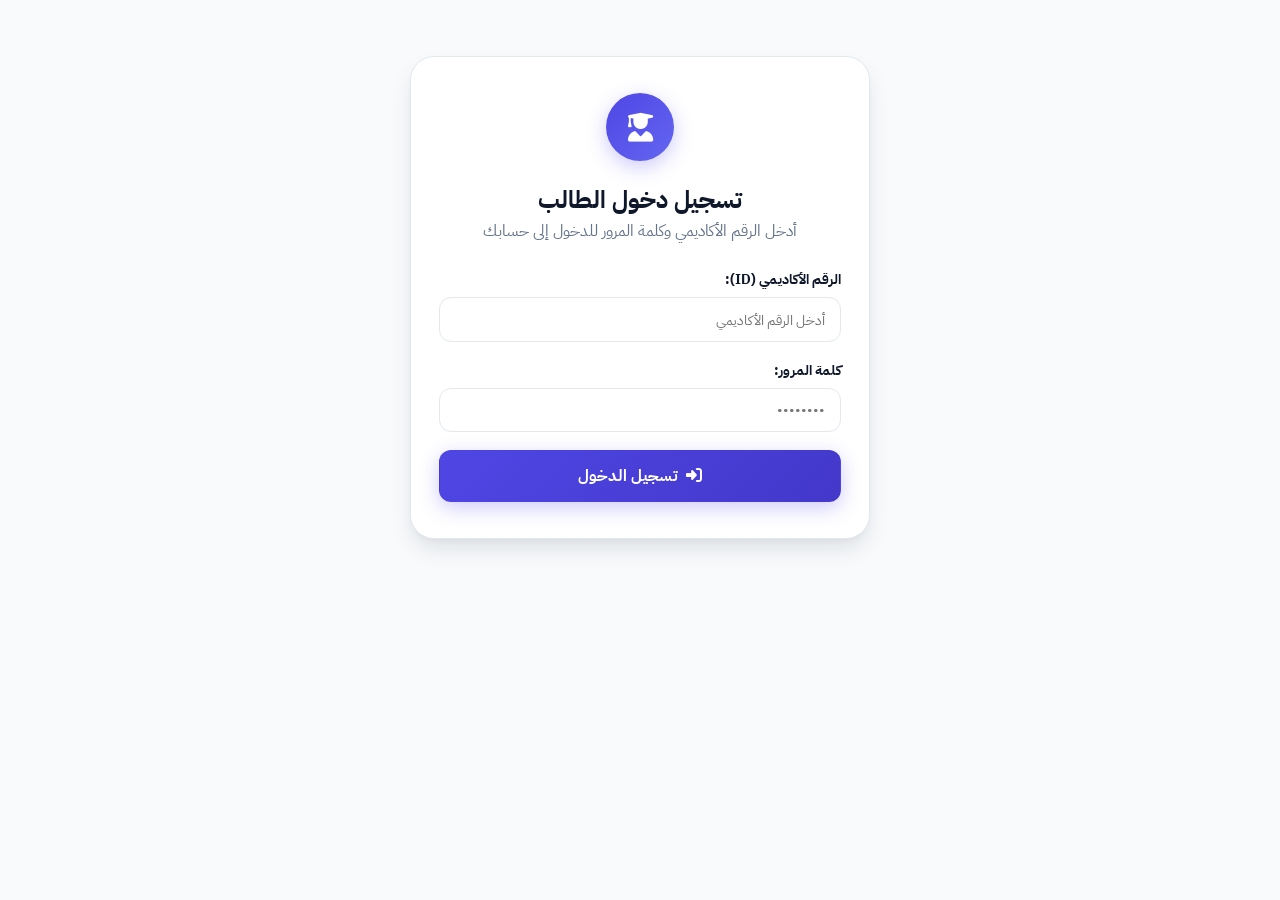
==== student.html @ 592754a5 "تحديث المشروع" ====
<!DOCTYPE html>
<html lang="ar" dir="rtl">

<head>
  <meta charset="UTF-8">
  <meta name="viewport" content="width=device-width, initial-scale=1.0, maximum-scale=1.0, user-scalable=no">
  <title>بوابة الطالب | الذكاء الاصطناعي في إنتاج الأنظمة الإلكترونية</title>

  <!-- Google Fonts: IBM Plex Sans Arabic -->
  <link rel="preconnect" href="https://fonts.googleapis.com">
  <link rel="preconnect" href="https://fonts.gstatic.com" crossorigin>
  <link href="https://fonts.googleapis.com/css2?family=IBM+Plex+Sans+Arabic:wght@300;400;500;600;700&display=swap"
    rel="stylesheet">

  <!-- FontAwesome Icons -->
  <link rel="stylesheet" href="https://cdnjs.cloudflare.com/ajax/libs/font-awesome/6.4.0/css/all.min.css">

  <!-- Canvas Confetti -->
  <script src="https://cdn.jsdelivr.net/npm/canvas-confetti@1.6.0/dist/confetti.browser.min.js"></script>

  <link rel="stylesheet" href="style.css">
</head>

<body>

  <!-- Top Notification Toast Bar -->
  <div id="toast-container" class="toast-container"></div>

  <!-- App Main Header / Navbar (Hidden on Login Screen) -->
  <header class="app-navbar hidden" id="student-app-navbar">
    <div class="nav-container">
      <div class="brand-logo">
        <div class="brand-icon">
          <i class="fa-solid fa-user-graduate"></i>
        </div>
        <div class="brand-text">
          <span class="system-title">بوابة الطالب</span>
          <span class="course-subtitle">الذكاء الاصطناعي في إنتاج الأنظمة الإلكترونية</span>
        </div>
      </div>

      <div class="nav-actions">
        <!-- Theme Mode Switcher (Light / Dark) -->
        <button class="theme-toggle-btn" id="theme-toggle-btn" onclick="toggleThemeMode()" title="تغيير المظهر">
          <i class="fa-solid fa-moon" id="theme-icon"></i>
        </button>

        <!-- Current User Info Badge -->
        <div id="user-badge" class="user-badge">
          <img id="header-avatar" src="https://api.dicebear.com/7.x/bottts/svg?seed=Student" alt="Avatar"
            class="avatar-sm">
          <div class="user-meta">
            <span id="header-user-name" class="user-name">الطالب</span>
            <span id="header-user-role" class="user-role-tag">طالب</span>
          </div>
          <button id="btn-logout" class="logout-btn hidden" onclick="logoutStudent()" title="تسجيل الخروج">
            <i class="fa-solid fa-right-from-bracket"></i>
          </button>
        </div>
      </div>
    </div>
  </header>

  <!-- Main Container -->
  <main class="main-wrapper">
    <div id="view-student" class="view-panel active">

      <!-- Student Login Form (Clean Distraction-Free Mobile Login) -->
      <div id="student-login-card" class="student-login-wrapper card">
        <div class="text-center mb-4">
          <div class="login-icon-box">
            <i class="fa-solid fa-user-graduate"></i>
          </div>
          <h2>تسجيل دخول الطالب</h2>
          <p class="text-muted text-sm">أدخل الرقم الأكاديمي وكلمة المرور للدخول إلى حسابك</p>
        </div>

        <form onsubmit="handleStudentLogin(event)">
          <div class="form-group mb-3">
            <label>الرقم الأكاديمي (ID):</label>
            <input type="text" id="login-student-id" class="form-control" placeholder="أدخل الرقم الأكاديمي" required>
          </div>
          <div class="form-group mb-4">
            <label>كلمة المرور:</label>
            <input type="password" id="login-student-pass" class="form-control" placeholder="••••••••" required>
          </div>
          <button type="submit" class="btn btn-primary btn-block btn-lg">
            <i class="fa-solid fa-right-to-bracket"></i> تسجيل الدخول
          </button>
        </form>
      </div>

      <!-- Student Dashboard Content -->
      <div id="student-dashboard-content" class="student-dashboard hidden">
        <!-- Student Header Card -->
        <div class="student-hero-card card p-4 mb-4">
          <div class="flex-between flex-wrap gap-3">
            <div class="flex-align-center gap-3">
              <div class="student-avatar-holder">
                <img id="st-profile-img" src="" alt="Avatar" class="avatar-lg">
                <span id="st-badge-floating" class="floating-badge">👑</span>
              </div>
              <div>
                <h2 id="st-profile-name" class="mb-1">اسم الطالب</h2>
                <div class="flex-align-center gap-2 text-sm text-muted">
                  <span>ID: <code id="st-profile-id" class="text-indigo">2026101</code></span>
                  <span>•</span>
                  <span>العمر: <span id="st-profile-age">20</span> سنة</span>
                </div>
                <div class="mt-2">
                  <span id="st-group-tag" class="badge bg-purple">شُعبة الذكاء الاصطناعي 1</span>
                </div>
              </div>
            </div>

            <!-- Shield Level Progress -->
            <div class="shield-progress-card">
              <div class="flex-between mb-1">
                <span id="st-badge-name" class="badge-shield shield-gold">درع ذهبي</span>
                <span class="text-xs text-muted">مستوى التطور</span>
              </div>
              <div class="points-progress-bar">
                <div class="flex-between text-xs text-muted mb-1">
                  <span>النقاط: <strong id="st-rating-pts">500</strong> / <span
                      id="st-next-level-pts">1000</span></span>
                </div>
                <div class="progress-track">
                  <div id="st-progress-fill" class="progress-fill" style="width: 50%;"></div>
                </div>
              </div>
            </div>
          </div>
        </div>

        <!-- Student Tabs Navigation -->
        <div class="student-nav-tabs card p-2 mb-3">
          <button class="st-tab-btn active" onclick="showStudentTab('st-leaderboard')">
            <i class="fa-solid fa-trophy text-amber"></i> المتصدرون والدروع
          </button>
          <button class="st-tab-btn" onclick="showStudentTab('st-lectures')">
            <i class="fa-solid fa-book-open"></i> المحاضرات
          </button>
          <button class="st-tab-btn" onclick="showStudentTab('st-attendance')">
            <i class="fa-solid fa-calendar-check text-emerald"></i> الحضور والغياب
          </button>
          <button class="st-tab-btn" onclick="showStudentTab('st-grades')">
            <i class="fa-solid fa-graduation-cap text-indigo"></i> الدرجات والواجبات
          </button>
        </div>

        <!-- Student Tab Contents -->
        <div id="st-leaderboard" class="st-tab-content active">
          <div class="card p-3">
            <h3 class="mb-3"><i class="fa-solid fa-crown text-amber"></i> قائمة متصدري الشُعبة</h3>
            <div id="st-leaderboard-list" class="leaderboard-list"></div>
          </div>
        </div>

        <div id="st-lectures" class="st-tab-content">
          <div id="st-lectures-grid" class="cards-grid"></div>
        </div>

        <div id="st-attendance" class="st-tab-content">
          <div class="card p-4 text-center mb-3">
            <span class="text-muted text-sm">نسبة حضورك الإجمالية</span>
            <h1 id="st-attendance-percent" class="text-emerald display-4 font-weight-bold mt-1">100%</h1>
          </div>
          <div class="card">
            <div class="table-responsive">
              <table class="custom-table">
                <thead>
                  <tr>
                    <th>التاريخ</th>
                    <th>الجلسة / المحاضرة</th>
                    <th>الحالة</th>
                  </tr>
                </thead>
                <tbody id="st-attendance-history-body"></tbody>
              </table>
            </div>
          </div>
        </div>

        <div id="st-grades" class="st-tab-content">
          <div class="card p-4 text-center mb-3">
            <span class="text-muted text-sm">الدرجة النهائية المستحقة:</span>
            <h1 id="st-grade-score" class="text-indigo font-weight-bold display-4 mt-1">95 / 100</h1>
          </div>
          <div class="card p-3">
            <h4 class="mb-2">الواجبات والتكاليف</h4>
            <div id="st-tasks-list"></div>
          </div>
        </div>

      </div>
    </div>
  </main>

  <!-- Firebase Compatibility SDKs & App Scripts -->
  <script src="https://www.gstatic.com/firebasejs/10.8.0/firebase-app-compat.js"></script>
  <script src="https://www.gstatic.com/firebasejs/10.8.0/firebase-firestore-compat.js"></script>
  <script src="firebase-config.js"></script>
  <script src="app.js"></script>
</body>

</html>
---- style.css ----
/* ==========================================================================
   DESIGN SYSTEM - ULTRA-MODERN HIGH-PERFORMANCE SAAS & GAMIFIED DASHBOARD
   System: Control Panel (لوحة التحكم) - AI in Electronic Systems Production
   Typography: IBM Plex Sans Arabic
   ========================================================================== */

:root {
  --font-arabic: 'IBM Plex Sans Arabic', -apple-system, BlinkMacSystemFont, 'Segoe UI', Roboto, sans-serif;

  /* LIGHT THEME (DEFAULT) - Ultra Clean Slate & Indigo */
  --bg-app: #f8fafc;
  --bg-card: #ffffff;
  --bg-card-subtle: #f1f5f9;
  --bg-card-hover: #f8fafc;
  --bg-darker: #e2e8f0;
  --bg-glass: rgba(255, 255, 255, 0.85);
  
  --border-color: #e2e8f0;
  --border-subtle: #f1f5f9;
  --border-focus: #6366f1;

  /* Vibrant Brand & Accent Colors */
  --primary-indigo: #4f46e5;
  --primary-indigo-hover: #4338ca;
  --primary-indigo-light: rgba(79, 70, 229, 0.1);
  --primary-cyan: #0284c7;
  --primary-cyan-hover: #0369a1;
  --accent-emerald: #10b981;
  --accent-emerald-hover: #059669;
  --accent-amber: #f59e0b;
  --accent-amber-hover: #d97706;
  --accent-rose: #f43f5e;
  --accent-rose-hover: #e11d48;
  --accent-purple: #8b5cf6;
  --accent-purple-hover: #7c3aed;

  /* Text Palette */
  --text-main: #0f172a;
  --text-muted: #64748b;
  --text-dim: #94a3b8;
  --text-white: #ffffff;

  /* Gamification Tier Shields (Linear & Radial Gradients) */
  --shield-wood: linear-gradient(135deg, #78350f, #92400e);
  --shield-bronze: linear-gradient(135deg, #9a3412, #c2410c);
  --shield-silver: linear-gradient(135deg, #475569, #64748b);
  --shield-gold: linear-gradient(135deg, #d97706, #b45309);
  --shield-platinum: linear-gradient(135deg, #0284c7, #0369a1);
  --shield-diamond: linear-gradient(135deg, #7c3aed, #6d28d9);

  /* Shadows & Dynamic Elevation */
  --shadow-xs: 0 1px 2px 0 rgba(15, 23, 42, 0.04);
  --shadow-sm: 0 2px 4px 0 rgba(15, 23, 42, 0.05), 0 1px 2px 0 rgba(15, 23, 42, 0.03);
  --shadow-md: 0 4px 12px -2px rgba(15, 23, 42, 0.08), 0 2px 4px -2px rgba(15, 23, 42, 0.04);
  --shadow-lg: 0 12px 24px -4px rgba(15, 23, 42, 0.12), 0 4px 8px -4px rgba(15, 23, 42, 0.06);
  --shadow-xl: 0 20px 32px -8px rgba(15, 23, 42, 0.16), 0 8px 16px -6px rgba(15, 23, 42, 0.08);
  --shadow-indigo: 0 6px 20px 0 rgba(79, 70, 229, 0.28);
  --shadow-rose: 0 6px 20px 0 rgba(244, 63, 94, 0.28);
  --shadow-emerald: 0 6px 20px 0 rgba(16, 185, 129, 0.28);

  /* Border Radii */
  --radius-xs: 4px;
  --radius-sm: 8px;
  --radius-md: 12px;
  --radius-lg: 18px;
  --radius-xl: 24px;
  --radius-full: 9999px;

  /* Transitions */
  --transition-fast: all 0.18s cubic-bezier(0.4, 0, 0.2, 1);
  --transition-smooth: all 0.3s cubic-bezier(0.4, 0, 0.2, 1);
}

/* DARK MODE OVERRIDES */
body.dark-mode, [data-theme="dark"] {
  --bg-app: #090d16;
  --bg-card: #131b2e;
  --bg-card-subtle: #1c273e;
  --bg-card-hover: #19233b;
  --bg-darker: #26334d;
  --bg-glass: rgba(19, 27, 46, 0.85);

  --border-color: #1e2d4a;
  --border-subtle: #19253d;
  --border-focus: #818cf8;

  --text-main: #f8fafc;
  --text-muted: #94a3b8;
  --text-dim: #64748b;

  --shadow-xs: 0 1px 2px 0 rgba(0, 0, 0, 0.3);
  --shadow-sm: 0 2px 4px 0 rgba(0, 0, 0, 0.4);
  --shadow-md: 0 6px 16px -2px rgba(0, 0, 0, 0.5);
  --shadow-lg: 0 14px 28px -4px rgba(0, 0, 0, 0.6);
  --shadow-indigo: 0 6px 20px 0 rgba(99, 102, 241, 0.35);
}

/* Custom Scrollbars */
::-webkit-scrollbar {
  width: 6px;
  height: 6px;
}
::-webkit-scrollbar-track {
  background: transparent;
}
::-webkit-scrollbar-thumb {
  background: var(--border-color);
  border-radius: var(--radius-full);
}
::-webkit-scrollbar-thumb:hover {
  background: var(--text-dim);
}

/* Base Reset & Typography */
*, *::before, *::after {
  box-sizing: border-box;
  margin: 0;
  padding: 0;
  -webkit-tap-highlight-color: transparent;
}

html {
  font-size: 16px;
  scroll-behavior: smooth;
}

html, body {
  width: 100%;
  max-width: 100vw;
  min-height: 100vh;
  overflow-x: hidden;
}

body {
  font-family: var(--font-arabic);
  background-color: var(--bg-app);
  color: var(--text-main);
  direction: rtl;
  text-align: right;
  line-height: 1.6;
  -webkit-font-smoothing: antialiased;
  -moz-osx-font-smoothing: grayscale;
  transition: background-color 0.25s ease, color 0.25s ease;
}

/* Performance Optimizations */
.hardware-accel {
  transform: translateZ(0);
}

/* Utility Classes */
.hidden { display: none !important; }
.text-indigo { color: var(--primary-indigo) !important; }
.text-cyan { color: var(--primary-cyan) !important; }
.text-emerald { color: var(--accent-emerald) !important; }
.text-amber { color: var(--accent-amber) !important; }
.text-rose { color: var(--accent-rose) !important; }
.text-purple { color: var(--accent-purple) !important; }
.text-muted { color: var(--text-muted) !important; }
.text-dim { color: var(--text-dim) !important; }
.text-center { text-align: center !important; }
.text-left { text-align: left !important; }
.font-weight-bold { font-weight: 700 !important; }
.block { display: block !important; }

.bg-indigo { background-color: var(--primary-indigo) !important; }
.bg-cyan { background-color: var(--primary-cyan) !important; }
.bg-emerald { background-color: var(--accent-emerald) !important; }
.bg-amber { background-color: var(--accent-amber) !important; }
.bg-purple { background-color: var(--accent-purple) !important; }
.bg-subtle { background-color: var(--bg-card-subtle) !important; }

.flex-between { display: flex; justify-content: space-between; align-items: center; }
.flex-align-center { display: flex; align-items: center; }
.flex-center { display: flex; align-items: center; justify-content: center; }
.flex-column { display: flex; flex-direction: column; }
.flex-wrap { flex-wrap: wrap; }
.gap-1 { gap: 0.35rem; }
.gap-2 { gap: 0.65rem; }
.gap-3 { gap: 1rem; }
.gap-4 { gap: 1.5rem; }

.mt-1 { margin-top: 0.25rem; }
.mt-2 { margin-top: 0.5rem; }
.mt-3 { margin-top: 1rem; }
.mt-4 { margin-top: 1.5rem; }
.mb-1 { margin-bottom: 0.25rem; }
.mb-2 { margin-bottom: 0.5rem; }
.mb-3 { margin-bottom: 1rem; }
.mb-4 { margin-bottom: 1.5rem; }
.p-2 { padding: 0.5rem; }
.p-3 { padding: 1rem; }
.p-4 { padding: 1.25rem; }
.p-5 { padding: 2rem; }

.width-100 { width: 100%; }
.max-w-md { max-width: 28rem; }
.max-w-sm { max-width: 24rem; }
.mx-auto { margin-left: auto; margin-right: auto; }
.border-radius { border-radius: var(--radius-md); }

/* Toast Notifications */
.toast-container {
  position: fixed;
  top: 20px;
  left: 20px;
  z-index: 9999;
  display: flex;
  flex-direction: column;
  gap: 10px;
  pointer-events: none;
  max-width: calc(100vw - 40px);
}

.toast {
  background: var(--bg-card);
  border: 1px solid var(--border-color);
  border-right: 4px solid var(--primary-indigo);
  color: var(--text-main);
  padding: 12px 18px;
  border-radius: var(--radius-md);
  box-shadow: var(--shadow-lg);
  display: flex;
  align-items: center;
  gap: 12px;
  font-size: 0.88rem;
  font-weight: 600;
  pointer-events: auto;
  animation: toastSlide 0.25s cubic-bezier(0.4, 0, 0.2, 1);
  backdrop-filter: blur(10px);
}

.toast.success { border-right-color: var(--accent-emerald); }
.toast.error { border-right-color: var(--accent-rose); }
.toast.warning { border-right-color: var(--accent-amber); }

@keyframes toastSlide {
  from { transform: translateY(-20px) scale(0.95); opacity: 0; }
  to { transform: translateY(0) scale(1); opacity: 1; }
}

/* Top App Header / Navbar */
.app-navbar {
  background: var(--bg-glass);
  backdrop-filter: blur(16px);
  -webkit-backdrop-filter: blur(16px);
  border-bottom: 1px solid var(--border-color);
  position: sticky;
  top: 0;
  z-index: 100;
  box-shadow: var(--shadow-xs);
  transition: var(--transition-fast);
}

.nav-container {
  max-width: 1360px;
  margin: 0 auto;
  padding: 0.75rem 1.25rem;
  display: flex;
  justify-content: space-between;
  align-items: center;
  gap: 1rem;
}

.brand-logo {
  display: flex;
  align-items: center;
  gap: 0.85rem;
  text-decoration: none;
  transition: var(--transition-fast);
}

.brand-logo:hover {
  transform: translateY(-1px);
}

.brand-icon {
  width: 42px;
  height: 42px;
  border-radius: var(--radius-md);
  background: linear-gradient(135deg, var(--primary-indigo), #6366f1);
  color: #ffffff;
  display: flex;
  align-items: center;
  justify-content: center;
  font-size: 1.3rem;
  box-shadow: var(--shadow-indigo);
  flex-shrink: 0;
}

.brand-text {
  display: flex;
  flex-direction: column;
}

.system-title {
  font-weight: 700;
  font-size: 1.1rem;
  color: var(--text-main);
  line-height: 1.2;
  letter-spacing: -0.01em;
}

.course-subtitle {
  font-size: 0.75rem;
  color: var(--primary-indigo);
  font-weight: 600;
  margin-top: 1px;
}

.nav-actions {
  display: flex;
  align-items: center;
  gap: 0.85rem;
}

.theme-toggle-btn {
  background: var(--bg-card-subtle);
  border: 1px solid var(--border-color);
  color: var(--text-main);
  width: 40px;
  height: 40px;
  border-radius: var(--radius-full);
  cursor: pointer;
  display: flex;
  align-items: center;
  justify-content: center;
  font-size: 1rem;
  transition: var(--transition-fast);
  flex-shrink: 0;
}

.theme-toggle-btn:hover {
  background: var(--border-color);
  transform: rotate(15deg);
}

.user-badge {
  display: flex;
  align-items: center;
  gap: 0.65rem;
  background: var(--bg-card-subtle);
  padding: 4px 12px 4px 6px;
  border-radius: var(--radius-full);
  border: 1px solid var(--border-color);
  transition: var(--transition-fast);
}

.user-badge:hover {
  border-color: var(--border-focus);
}

.avatar-sm {
  width: 32px;
  height: 32px;
  border-radius: 50%;
  object-fit: cover;
  border: 2px solid var(--primary-indigo);
  flex-shrink: 0;
}

.avatar-md {
  width: 48px;
  height: 48px;
  border-radius: 50%;
  object-fit: cover;
  border: 2px solid var(--primary-indigo);
  flex-shrink: 0;
}

.avatar-lg {
  width: 76px;
  height: 76px;
  border-radius: 50%;
  object-fit: cover;
  border: 3px solid var(--primary-indigo);
  box-shadow: var(--shadow-md);
  flex-shrink: 0;
}

.user-meta {
  display: flex;
  flex-direction: column;
}

.user-name {
  font-size: 0.82rem;
  font-weight: 700;
  color: var(--text-main);
  line-height: 1.2;
}

.user-role-tag {
  font-size: 0.7rem;
  color: var(--text-muted);
  font-weight: 500;
}

.logout-btn {
  background: transparent;
  border: none;
  color: var(--accent-rose);
  cursor: pointer;
  padding: 4px;
  font-size: 0.95rem;
  margin-right: 4px;
  transition: var(--transition-fast);
}

.logout-btn:hover {
  transform: scale(1.15);
}

/* Main Layout Wrapper */
.main-wrapper {
  max-width: 1360px;
  margin: 0 auto;
  padding: 1.5rem 1.25rem 5rem 1.25rem;
}

.view-panel {
  display: none;
}

.view-panel.active {
  display: flex;
  gap: 1.5rem;
}

/* Sidebar Desktop Navigation */
.sidebar {
  width: 250px;
  flex-shrink: 0;
  background: var(--bg-card);
  border-radius: var(--radius-lg);
  border: 1px solid var(--border-color);
  padding: 1rem 0.65rem;
  display: flex;
  flex-direction: column;
  justify-content: space-between;
  box-shadow: var(--shadow-sm);
  align-self: flex-start;
  position: sticky;
  top: 80px;
}

.side-nav {
  display: flex;
  flex-direction: column;
  gap: 0.35rem;
}

.nav-item {
  background: transparent;
  border: none;
  color: var(--text-muted);
  padding: 0.75rem 0.95rem;
  border-radius: var(--radius-md);
  font-family: var(--font-arabic);
  font-size: 0.9rem;
  font-weight: 600;
  text-align: right;
  cursor: pointer;
  display: flex;
  align-items: center;
  gap: 0.85rem;
  transition: var(--transition-fast);
  width: 100%;
}

.nav-item i {
  font-size: 1.05rem;
  width: 22px;
  text-align: center;
  flex-shrink: 0;
  transition: var(--transition-fast);
}

.nav-item:hover {
  background: var(--bg-card-subtle);
  color: var(--text-main);
  transform: translateX(-3px);
}

.nav-item.active {
  background: var(--primary-indigo-light);
  color: var(--primary-indigo);
  font-weight: 700;
  border-right: 3px solid var(--primary-indigo);
}

.nav-item.active i {
  transform: scale(1.1);
}

/* Mobile Floating Bottom Navigation Bar (< 992px) */
.mobile-bottom-nav {
  display: none;
  position: fixed;
  bottom: 0;
  left: 0;
  right: 0;
  height: 64px;
  background: var(--bg-glass);
  backdrop-filter: blur(16px);
  -webkit-backdrop-filter: blur(16px);
  border-top: 1px solid var(--border-color);
  z-index: 1000;
  box-shadow: 0 -6px 20px rgba(0, 0, 0, 0.08);
  justify-content: space-around;
  align-items: center;
  padding: 0 0.5rem;
}

.mobile-nav-btn {
  background: transparent;
  border: none;
  color: var(--text-muted);
  display: flex;
  flex-direction: column;
  align-items: center;
  justify-content: center;
  gap: 3px;
  font-family: var(--font-arabic);
  font-size: 0.7rem;
  font-weight: 600;
  cursor: pointer;
  flex: 1;
  padding: 6px 0;
  min-width: 0;
  overflow: hidden;
  text-overflow: ellipsis;
  white-space: nowrap;
  transition: var(--transition-fast);
}

.mobile-nav-btn i {
  font-size: 1.15rem;
  transition: var(--transition-fast);
}

.mobile-nav-btn.active {
  color: var(--primary-indigo);
  font-weight: 700;
}

.mobile-nav-btn.active i {
  transform: translateY(-2px) scale(1.15);
}

/* Main Content Area */
.content-area {
  flex-grow: 1;
  min-width: 0;
  width: 100%;
}

.tab-content {
  display: none;
}

.tab-content.active {
  display: block;
  animation: fadeInTab 0.25s cubic-bezier(0.4, 0, 0.2, 1);
}

@keyframes fadeInTab {
  from { opacity: 0; transform: translateY(6px); }
  to { opacity: 1; transform: translateY(0); }
}

.tab-header {
  display: flex;
  justify-content: space-between;
  align-items: center;
  margin-bottom: 1.5rem;
  flex-wrap: wrap;
  gap: 1rem;
}

.tab-header h2 {
  font-size: 1.4rem;
  font-weight: 700;
  color: var(--text-main);
  letter-spacing: -0.01em;
}

/* Cards & Layout Grids */
.card {
  background: var(--bg-card);
  border-radius: var(--radius-lg);
  border: 1px solid var(--border-color);
  box-shadow: var(--shadow-sm);
  overflow: hidden;
  width: 100%;
  transition: var(--transition-fast);
}

.card:hover {
  box-shadow: var(--shadow-md);
}

.grid-2col {
  display: grid;
  grid-template-columns: repeat(2, 1fr);
  gap: 1.25rem;
}

.stats-grid {
  display: grid;
  grid-template-columns: repeat(4, 1fr);
  gap: 1.1rem;
}

.stat-card {
  background: var(--bg-card);
  border: 1px solid var(--border-color);
  border-radius: var(--radius-lg);
  padding: 1.15rem;
  display: flex;
  align-items: center;
  gap: 1rem;
  box-shadow: var(--shadow-xs);
  transition: var(--transition-fast);
}

.stat-card:hover {
  transform: translateY(-3px);
  box-shadow: var(--shadow-md);
  border-color: var(--primary-indigo-light);
}

.stat-icon {
  width: 48px;
  height: 48px;
  border-radius: var(--radius-md);
  display: flex;
  align-items: center;
  justify-content: center;
  font-size: 1.3rem;
  color: #ffffff;
  flex-shrink: 0;
  box-shadow: var(--shadow-sm);
}

.stat-info {
  display: flex;
  flex-direction: column;
}

.stat-label {
  font-size: 0.78rem;
  color: var(--text-muted);
  font-weight: 600;
}

.stat-info h3 {
  font-size: 1.4rem;
  font-weight: 800;
  color: var(--text-main);
  line-height: 1.2;
  margin-top: 2px;
}

/* Form Controls & Inputs */
.form-group {
  margin-bottom: 1.1rem;
  width: 100%;
}

.form-group label {
  display: block;
  font-size: 0.85rem;
  font-weight: 700;
  margin-bottom: 0.4rem;
  color: var(--text-main);
}

.form-control {
  width: 100%;
  padding: 0.65rem 0.95rem;
  background: var(--bg-card);
  border: 1px solid var(--border-color);
  border-radius: var(--radius-md);
  font-family: var(--font-arabic);
  font-size: 0.9rem;
  color: var(--text-main);
  transition: var(--transition-fast);
  outline: none;
}

.form-control:focus {
  border-color: var(--border-focus);
  box-shadow: 0 0 0 3px rgba(99, 102, 241, 0.18);
}

.form-control-sm {
  padding: 0.45rem 0.75rem;
  font-size: 0.82rem;
  border-radius: var(--radius-sm);
}

.form-control-inline {
  padding: 0.45rem 0.75rem;
  background: var(--bg-card);
  border: 1px solid var(--border-color);
  border-radius: var(--radius-md);
  font-family: var(--font-arabic);
  font-size: 0.85rem;
  color: var(--text-main);
}

.input-with-btn {
  display: flex;
  gap: 8px;
}

/* SaaS Buttons System */
.btn {
  display: inline-flex;
  align-items: center;
  justify-content: center;
  gap: 8px;
  padding: 0.6rem 1.2rem;
  border-radius: var(--radius-md);
  font-family: var(--font-arabic);
  font-size: 0.88rem;
  font-weight: 700;
  cursor: pointer;
  border: 1px solid transparent;
  transition: var(--transition-fast);
  text-decoration: none;
  white-space: nowrap;
  min-height: 40px;
  user-select: none;
}

.btn:active {
  transform: scale(0.97);
}

.btn-primary {
  background: linear-gradient(135deg, var(--primary-indigo), #4338ca);
  color: #ffffff;
  box-shadow: var(--shadow-indigo);
}

.btn-primary:hover {
  background: linear-gradient(135deg, #4338ca, #3730a3);
  box-shadow: 0 8px 24px 0 rgba(79, 70, 229, 0.35);
}

.btn-purple {
  background: linear-gradient(135deg, var(--accent-purple), #7c3aed);
  color: #ffffff;
}

.btn-purple:hover {
  background: linear-gradient(135deg, #7c3aed, #6d28d9);
}

.btn-emerald {
  background: linear-gradient(135deg, var(--accent-emerald), #059669);
  color: #ffffff;
  box-shadow: var(--shadow-emerald);
}

.btn-emerald:hover {
  background: linear-gradient(135deg, #059669, #047857);
}

.btn-battle {
  background: linear-gradient(135deg, var(--accent-rose), var(--accent-purple));
  color: #ffffff;
  box-shadow: var(--shadow-rose);
}

.btn-battle:hover {
  background: linear-gradient(135deg, #e11d48, #7c3aed);
}

.btn-secondary {
  background: var(--bg-card-subtle);
  border-color: var(--border-color);
  color: var(--text-main);
}

.btn-secondary:hover {
  background: var(--border-color);
}

.btn-outline {
  background: transparent;
  border-color: var(--border-color);
  color: var(--text-main);
}

.btn-outline:hover {
  background: var(--bg-card-subtle);
  border-color: var(--border-focus);
  color: var(--primary-indigo);
}

.btn-rose {
  background: linear-gradient(135deg, var(--accent-rose), #e11d48);
  color: #ffffff;
  box-shadow: var(--shadow-rose);
}

.btn-rose:hover {
  background: linear-gradient(135deg, #e11d48, #be123c);
}

.btn-sm {
  padding: 0.4rem 0.85rem;
  font-size: 0.8rem;
  min-height: 34px;
}

.btn-xs {
  padding: 0.25rem 0.6rem;
  font-size: 0.74rem;
  min-height: 28px;
  border-radius: var(--radius-sm);
}

.btn-lg {
  padding: 0.8rem 1.6rem;
  font-size: 0.98rem;
  min-height: 48px;
}

.btn-block {
  width: 100%;
}

/* Badges & Gamification Shields */
.badge {
  display: inline-flex;
  align-items: center;
  padding: 4px 10px;
  border-radius: var(--radius-sm);
  font-size: 0.75rem;
  font-weight: 700;
}

.badge-shield {
  display: inline-flex;
  align-items: center;
  gap: 5px;
  padding: 4px 12px;
  border-radius: var(--radius-full);
  color: #ffffff;
  font-size: 0.75rem;
  font-weight: 800;
  box-shadow: var(--shadow-xs);
  letter-spacing: 0.02em;
}

.shield-wood { background: var(--shield-wood); }
.shield-bronze { background: var(--shield-bronze); }
.shield-silver { background: var(--shield-silver); }
.shield-gold { background: var(--shield-gold); }
.shield-platinum { background: var(--shield-platinum); }
.shield-diamond { background: var(--shield-diamond); }

/* Responsive Custom Data Table */
.table-responsive {
  width: 100%;
  overflow-x: auto;
  -webkit-overflow-scrolling: touch;
  border-radius: var(--radius-lg);
}

.custom-table {
  width: 100%;
  border-collapse: collapse;
  text-align: right;
  font-size: 0.88rem;
  min-width: 650px;
}

.custom-table th {
  background: var(--bg-card-subtle);
  padding: 0.85rem 1.1rem;
  color: var(--text-muted);
  font-weight: 700;
  font-size: 0.8rem;
  border-bottom: 1px solid var(--border-color);
  white-space: nowrap;
}

.custom-table td {
  padding: 0.95rem 1.1rem;
  border-bottom: 1px solid var(--border-color);
  color: var(--text-main);
  vertical-align: middle;
  white-space: nowrap;
}

.custom-table tbody tr {
  transition: var(--transition-fast);
}

.custom-table tbody tr:hover {
  background-color: var(--bg-card-subtle);
}

.custom-table tbody tr:last-child td {
  border-bottom: none;
}

/* Battle Arena Setup */
.battle-vs-container {
  display: grid;
  grid-template-columns: 1fr auto 1fr;
  gap: 1.75rem;
  align-items: center;
  max-width: 720px;
  margin: 0 auto;
}

.vs-badge {
  width: 56px;
  height: 56px;
  border-radius: 50%;
  background: linear-gradient(135deg, var(--accent-rose), var(--accent-purple));
  display: flex;
  align-items: center;
  justify-content: center;
  font-weight: 900;
  font-size: 1.2rem;
  color: #ffffff;
  box-shadow: var(--shadow-rose);
  flex-shrink: 0;
}

.player-card-preview {
  background: var(--bg-card-subtle);
  border: 1px solid var(--border-color);
  border-radius: var(--radius-lg);
  padding: 1.25rem;
  text-align: center;
  transition: var(--transition-fast);
}

.player-card-preview:hover {
  border-color: var(--primary-indigo);
}

/* Modals & Dialog Overlay */
.modal-overlay {
  position: fixed;
  top: 0;
  left: 0;
  right: 0;
  bottom: 0;
  background: rgba(9, 13, 22, 0.7);
  backdrop-filter: blur(6px);
  -webkit-backdrop-filter: blur(6px);
  z-index: 2000;
  display: flex;
  align-items: center;
  justify-content: center;
  padding: 1.25rem;
  opacity: 0;
  pointer-events: none;
  transition: opacity 0.2s cubic-bezier(0.4, 0, 0.2, 1);
}

.modal-overlay.active {
  opacity: 1;
  pointer-events: auto;
}

.modal-card {
  background: var(--bg-card);
  border: 1px solid var(--border-color);
  border-radius: var(--radius-xl);
  width: 100%;
  max-width: 540px;
  box-shadow: var(--shadow-xl);
  overflow: hidden;
  max-height: 88vh;
  display: flex;
  flex-direction: column;
  transform: translateY(12px) scale(0.96);
  transition: transform 0.25s cubic-bezier(0.4, 0, 0.2, 1);
}

.modal-overlay.active .modal-card {
  transform: translateY(0) scale(1);
}

.modal-header {
  padding: 1.1rem 1.4rem;
  border-bottom: 1px solid var(--border-color);
  display: flex;
  justify-content: space-between;
  align-items: center;
}

.modal-header h3 {
  font-size: 1.15rem;
  font-weight: 700;
}

.modal-close {
  background: transparent;
  border: none;
  color: var(--text-muted);
  font-size: 1.4rem;
  cursor: pointer;
  padding: 4px;
  transition: var(--transition-fast);
}

.modal-close:hover {
  color: var(--accent-rose);
  transform: scale(1.15);
}

.modal-body {
  padding: 1.4rem;
  overflow-y: auto;
}

.modal-footer {
  padding: 1rem 1.4rem;
  border-top: 1px solid var(--border-color);
  background: var(--bg-card-subtle);
  display: flex;
  justify-content: flex-end;
  gap: 10px;
}

/* Student Dashboard & Login */
.student-login-wrapper {
  max-width: 420px;
  margin: 3rem auto;
  padding: 2.25rem 1.75rem;
  border-radius: var(--radius-xl);
}

.login-icon-box {
  width: 68px;
  height: 68px;
  border-radius: 50%;
  background: linear-gradient(135deg, var(--primary-indigo), #6366f1);
  color: #ffffff;
  display: flex;
  align-items: center;
  justify-content: center;
  font-size: 1.8rem;
  margin: 0 auto 1.25rem;
  box-shadow: var(--shadow-indigo);
  flex-shrink: 0;
}

.student-hero-card {
  padding: 1.75rem;
  margin-bottom: 1.5rem;
  border-radius: var(--radius-xl);
}

.student-avatar-holder {
  position: relative;
  display: inline-block;
  flex-shrink: 0;
}

.floating-badge {
  position: absolute;
  bottom: -4px;
  right: -4px;
  font-size: 1.25rem;
  background: var(--bg-card);
  border: 2px solid var(--primary-indigo);
  border-radius: 50%;
  width: 32px;
  height: 32px;
  display: flex;
  align-items: center;
  justify-content: center;
  box-shadow: var(--shadow-sm);
}

.shield-progress-card {
  background: var(--bg-card-subtle);
  border: 1px solid var(--border-color);
  border-radius: var(--radius-lg);
  padding: 1rem 1.25rem;
  min-width: 280px;
  flex: 1;
  max-width: 400px;
}

.points-progress-bar {
  margin-top: 0.5rem;
}

.progress-track {
  width: 100%;
  height: 10px;
  background: var(--border-color);
  border-radius: var(--radius-full);
  overflow: hidden;
  position: relative;
}

.progress-fill {
  height: 100%;
  background: linear-gradient(90deg, var(--primary-indigo), var(--accent-purple));
  border-radius: var(--radius-full);
  transition: width 0.4s cubic-bezier(0.4, 0, 0.2, 1);
}

.display-4 {
  font-size: 2.4rem;
  line-height: 1.1;
  letter-spacing: -0.02em;
}

.border-indigo { border-color: var(--primary-indigo) !important; }
.border-pink { border-color: var(--accent-rose) !important; }
.border-cyan { border-color: var(--primary-cyan) !important; }

/* Student Side Full-Width Layout & Margin Control */
#view-student.active {
  display: flex;
  flex-direction: column;
  width: 100%;
  max-width: 100%;
  gap: 0;
}

.student-login-wrapper {
  max-width: 460px;
  width: 100%;
  margin: 2rem auto;
  padding: 2.25rem 1.75rem;
  border-radius: var(--radius-xl);
  box-shadow: var(--shadow-lg);
}

.student-dashboard {
  width: 100%;
  max-width: 100%;
  margin: 0 auto;
}

.student-hero-card {
  width: 100%;
  margin-bottom: 1.25rem;
  padding: 1.5rem;
  background: var(--bg-card);
  border: 1px solid var(--border-color);
  border-radius: var(--radius-lg);
  box-shadow: var(--shadow-sm);
}

.student-avatar-holder {
  position: relative;
  display: inline-block;
  flex-shrink: 0;
}

.floating-badge {
  position: absolute;
  bottom: -4px;
  right: -4px;
  background: var(--bg-card);
  border: 2px solid var(--primary-indigo);
  border-radius: 50%;
  width: 30px;
  height: 30px;
  display: flex;
  align-items: center;
  justify-content: center;
  font-size: 1rem;
  box-shadow: var(--shadow-sm);
}

.shield-progress-card {
  background: var(--bg-card-subtle);
  border: 1px solid var(--border-color);
  padding: 1rem 1.25rem;
  border-radius: var(--radius-md);
  min-width: 280px;
  flex: 1;
}

.progress-track {
  width: 100%;
  height: 10px;
  background: var(--border-color);
  border-radius: var(--radius-full);
  overflow: hidden;
  margin-top: 6px;
}

.progress-fill {
  height: 100%;
  background: linear-gradient(90deg, var(--primary-indigo), var(--accent-purple));
  border-radius: var(--radius-full);
  transition: width 0.4s ease-out;
}

.student-profile-header {
  display: grid;
  grid-template-columns: auto 1fr auto;
  gap: 1.75rem;
  align-items: center;
}

.student-nav-tabs {
  display: flex;
  gap: 8px;
  background: var(--bg-card-subtle);
  padding: 6px;
  border-radius: var(--radius-lg);
  width: 100%;
  margin-bottom: 1.25rem;
  overflow-x: auto;
  white-space: nowrap;
  -webkit-overflow-scrolling: touch;
}

.st-tab-btn {
  flex: 1;
  min-width: max-content;
  background: transparent;
  border: none;
  color: var(--text-muted);
  padding: 0.75rem 1rem;
  border-radius: var(--radius-md);
  font-family: var(--font-arabic);
  font-size: 0.88rem;
  font-weight: 700;
  cursor: pointer;
  display: flex;
  align-items: center;
  justify-content: center;
  gap: 8px;
  white-space: nowrap;
  transition: var(--transition-fast);
}

.st-tab-btn.active {
  background: var(--bg-card);
  color: var(--primary-indigo);
  box-shadow: var(--shadow-sm);
}

.st-tab-content {
  display: none;
  width: 100%;
}

.st-tab-content.active {
  display: block;
  width: 100%;
  animation: fadeInTab 0.25s ease-out;
}

.st-tab-content .card {
  width: 100%;
}


/* Leaderboard */
.leaderboard-list {
  display: flex;
  flex-direction: column;
  gap: 0.75rem;
}

.leaderboard-item {
  background: var(--bg-card);
  border: 1px solid var(--border-color);
  padding: 0.95rem 1.15rem;
  border-radius: var(--radius-lg);
  display: flex;
  align-items: center;
  justify-content: space-between;
  flex-wrap: wrap;
  gap: 0.75rem;
  transition: var(--transition-fast);
}

.leaderboard-item:hover {
  border-color: var(--primary-indigo-light);
  transform: translateX(-3px);
}

.cards-grid {
  display: grid;
  grid-template-columns: repeat(auto-fill, minmax(280px, 1fr));
  gap: 1.25rem;
}

.groups-grid {
  display: grid;
  grid-template-columns: repeat(auto-fill, minmax(310px, 1fr));
  gap: 1.25rem;
}

/* ==========================================================================
   COMPREHENSIVE RESPONSIVE MEDIA QUERIES (MOBILE, TABLET, DESKTOP)
   ========================================================================== */

/* Extra Large Screens (> 1200px) */
@media (min-width: 1200px) {
  .stats-grid {
    grid-template-columns: repeat(4, 1fr);
  }
}

/* Desktop & Laptop Breakpoint (< 1199px) */
@media (max-width: 1199px) {
  .stats-grid {
    grid-template-columns: repeat(2, 1fr);
  }
}

/* Tablet & Mobile Breakpoint (< 992px) */
@media (max-width: 992px) {
  .view-panel.active {
    flex-direction: column;
    gap: 1.25rem;
  }

  .sidebar {
    display: none !important; /* Replaced by bottom navbar */
  }

  .mobile-bottom-nav {
    display: flex !important;
  }

  .student-profile-header {
    grid-template-columns: 1fr;
    text-align: center;
    justify-items: center;
    gap: 1rem;
  }

  .main-wrapper {
    padding-bottom: 5.5rem;
  }
}

/* Medium Mobile / Small Tablet (< 768px) */
@media (max-width: 768px) {
  .shield-progress-card {
    min-width: 100%;
    max-width: 100%;
    margin-top: 0.75rem;
  }

  .nav-container {
    padding: 0.6rem 0.85rem;
  }

  .system-title {
    font-size: 0.98rem;
  }

  .course-subtitle {
    display: none;
  }

  .nav-actions {
    gap: 0.5rem;
  }

  .nav-actions .btn {
    font-size: 0.78rem;
    padding: 0.4rem 0.7rem;
  }

  .tab-header {
    flex-direction: column;
    align-items: flex-start;
    gap: 0.75rem;
  }

  .tab-header h2 {
    font-size: 1.2rem;
  }

  .battle-vs-container {
    grid-template-columns: 1fr;
    text-align: center;
    gap: 1rem;
  }

  .vs-badge {
    margin: 0 auto;
  }

  .modal-card {
    max-width: 95vw;
  }
}

/* Small Mobile (< 640px) */
@media (max-width: 640px) {
  .main-wrapper {
    padding: 1rem 0.85rem 5.5rem 0.85rem;
  }

  .stats-grid {
    grid-template-columns: 1fr 1fr;
    gap: 0.75rem;
  }

  .stat-card {
    padding: 0.85rem;
    gap: 0.65rem;
  }

  .stat-icon {
    width: 40px;
    height: 40px;
    font-size: 1.1rem;
  }

  .stat-info h3 {
    font-size: 1.15rem;
  }

  .grid-2col {
    grid-template-columns: 1fr;
    gap: 1rem;
  }

  .cards-grid, .groups-grid {
    grid-template-columns: 1fr;
  }

  .user-meta {
    display: none; /* Keep top bar clear and compact */
  }

  /* Mobile Bottom Sheet Modal Transition */
  .modal-overlay {
    align-items: flex-end;
    padding: 0;
  }

  .modal-card {
    max-width: 100vw;
    border-bottom-left-radius: 0;
    border-bottom-right-radius: 0;
    border-top-left-radius: var(--radius-xl);
    border-top-right-radius: var(--radius-xl);
    max-height: 85vh;
    transform: translateY(100%);
  }

  .modal-overlay.active .modal-card {
    transform: translateY(0);
  }
}

/* Ultra Small Screens (< 480px) */
@media (max-width: 480px) {
  .stats-grid {
    grid-template-columns: 1fr;
  }

  .brand-text {
    max-width: 160px;
  }

  .system-title {
    font-size: 0.9rem;
    white-space: nowrap;
    overflow: hidden;
    text-overflow: ellipsis;
  }

  .btn {
    width: 100%;
  }

  .btn-sm, .btn-xs {
    width: auto;
  }
}
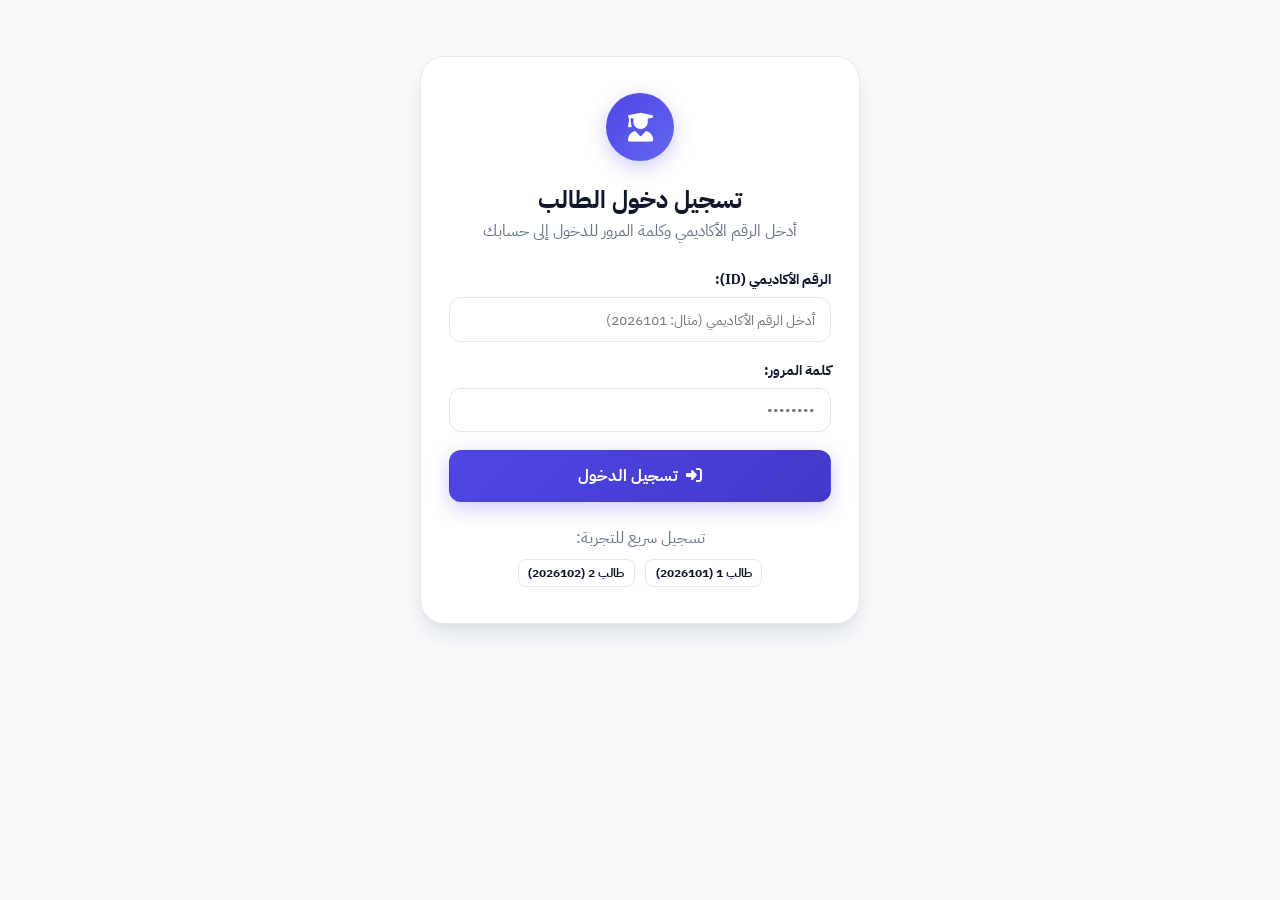
==== commit e960af6b: "تحديث المشروع" ====
--- a/student.html
+++ b/student.html
@@ -34,8 +34,8 @@
           <i class="fa-solid fa-user-graduate"></i>
         </div>
         <div class="brand-text">
-          <span class="system-title">بوابة الطالب</span>
-          <span class="course-subtitle">الذكاء الاصطناعي في إنتاج الأنظمة الإلكترونية</span>
+          <span class="system-title">بوابة الطالب الأكاديمية</span>
+          <span class="course-subtitle hide-mobile">الذكاء الاصطناعي في إنتاج الأنظمة الإلكترونية</span>
         </div>
       </div>
 
@@ -61,14 +61,34 @@
     </div>
   </header>
 
+  <!-- Student Mobile Bottom Navigation Bar (< 768px screens) -->
+  <nav class="mobile-bottom-nav hidden" id="student-mobile-nav">
+    <button class="mobile-nav-btn active" onclick="showStudentTab('st-leaderboard', this)">
+      <i class="fa-solid fa-trophy text-amber"></i>
+      <span>المتصدرون</span>
+    </button>
+    <button class="mobile-nav-btn" onclick="showStudentTab('st-lectures', this)">
+      <i class="fa-solid fa-book-open"></i>
+      <span>المحاضرات</span>
+    </button>
+    <button class="mobile-nav-btn" onclick="showStudentTab('st-attendance', this)">
+      <i class="fa-solid fa-calendar-check text-emerald"></i>
+      <span>الحضور</span>
+    </button>
+    <button class="mobile-nav-btn" onclick="showStudentTab('st-grades', this)">
+      <i class="fa-solid fa-graduation-cap text-indigo"></i>
+      <span>الدرجات</span>
+    </button>
+  </nav>
+
   <!-- Main Container -->
   <main class="main-wrapper">
     <div id="view-student" class="view-panel active">
 
-      <!-- Student Login Form (Clean Distraction-Free Mobile Login) -->
-      <div id="student-login-card" class="student-login-wrapper card">
+      <!-- Student Login Form (Clean Distraction-Free Mobile & Desktop Login) -->
+      <div id="student-login-card" class="student-login-wrapper card p-4 mx-auto" style="max-width: 440px;">
         <div class="text-center mb-4">
-          <div class="login-icon-box">
+          <div class="login-icon-box bg-purple mx-auto mb-3">
             <i class="fa-solid fa-user-graduate"></i>
           </div>
           <h2>تسجيل دخول الطالب</h2>
@@ -77,22 +97,30 @@
 
         <form onsubmit="handleStudentLogin(event)">
           <div class="form-group mb-3">
-            <label>الرقم الأكاديمي (ID):</label>
-            <input type="text" id="login-student-id" class="form-control" placeholder="أدخل الرقم الأكاديمي" required>
+            <label class="font-weight-bold block mb-1">الرقم الأكاديمي (ID):</label>
+            <input type="text" id="login-student-id" class="form-control" placeholder="أدخل الرقم الأكاديمي (مثال: 2026101)" required>
           </div>
           <div class="form-group mb-4">
-            <label>كلمة المرور:</label>
+            <label class="font-weight-bold block mb-1">كلمة المرور:</label>
             <input type="password" id="login-student-pass" class="form-control" placeholder="••••••••" required>
           </div>
           <button type="submit" class="btn btn-primary btn-block btn-lg">
             <i class="fa-solid fa-right-to-bracket"></i> تسجيل الدخول
           </button>
         </form>
+
+        <div class="border-top pt-3 mt-4 text-center">
+          <span class="text-xs text-muted block mb-2">تسجيل سريع للتجربة:</span>
+          <div class="flex-center gap-2 flex-wrap">
+            <button class="btn btn-xs btn-outline" onclick="quickFillLogin('2026101', '123456')">طالب 1 (2026101)</button>
+            <button class="btn btn-xs btn-outline" onclick="quickFillLogin('2026102', '123456')">طالب 2 (2026102)</button>
+          </div>
+        </div>
       </div>
 
       <!-- Student Dashboard Content -->
-      <div id="student-dashboard-content" class="student-dashboard hidden">
-        <!-- Student Header Card -->
+      <div id="student-dashboard-content" class="student-dashboard width-100 hidden">
+        <!-- Student Header Hero Card -->
         <div class="student-hero-card card p-4 mb-4">
           <div class="flex-between flex-wrap gap-3">
             <div class="flex-align-center gap-3">
@@ -102,7 +130,7 @@
               </div>
               <div>
                 <h2 id="st-profile-name" class="mb-1">اسم الطالب</h2>
-                <div class="flex-align-center gap-2 text-sm text-muted">
+                <div class="flex-align-center gap-2 text-sm text-muted flex-wrap">
                   <span>ID: <code id="st-profile-id" class="text-indigo">2026101</code></span>
                   <span>•</span>
                   <span>العمر: <span id="st-profile-age">20</span> سنة</span>
@@ -117,11 +145,11 @@
             <div class="shield-progress-card">
               <div class="flex-between mb-1">
                 <span id="st-badge-name" class="badge-shield shield-gold">درع ذهبي</span>
-                <span class="text-xs text-muted">مستوى التطور</span>
+                <span class="text-xs text-muted font-weight-bold">مستوى التطور الأكاديمي</span>
               </div>
               <div class="points-progress-bar">
                 <div class="flex-between text-xs text-muted mb-1">
-                  <span>النقاط: <strong id="st-rating-pts">500</strong> / <span
+                  <span>إجمالي النقاط: <strong id="st-rating-pts" class="text-amber">500</strong> / <span
                       id="st-next-level-pts">1000</span></span>
                 </div>
                 <div class="progress-track">
@@ -132,18 +160,53 @@
           </div>
         </div>
 
-        <!-- Student Tabs Navigation -->
+        <!-- Student Quick Stats Overview -->
+        <div class="stats-grid mb-4">
+          <div class="stat-card">
+            <div class="stat-icon bg-amber"><i class="fa-solid fa-coins"></i></div>
+            <div class="stat-info">
+              <span class="stat-label">إجمالي النقاط</span>
+              <h3 id="st-stat-points">0</h3>
+            </div>
+          </div>
+
+          <div class="stat-card">
+            <div class="stat-icon bg-purple"><i class="fa-solid fa-shield-halved"></i></div>
+            <div class="stat-info">
+              <span class="stat-label">درع التطور</span>
+              <h3 id="st-stat-shield" style="font-size: 0.95rem;">-</h3>
+            </div>
+          </div>
+
+          <div class="stat-card">
+            <div class="stat-icon bg-emerald"><i class="fa-solid fa-calendar-check"></i></div>
+            <div class="stat-info">
+              <span class="stat-label">نسبة الحضور</span>
+              <h3 id="st-stat-attendance">100%</h3>
+            </div>
+          </div>
+
+          <div class="stat-card">
+            <div class="stat-icon bg-cyan"><i class="fa-solid fa-graduation-cap"></i></div>
+            <div class="stat-info">
+              <span class="stat-label">التقييم المستحق</span>
+              <h3 id="st-stat-grade">0 / 100</h3>
+            </div>
+          </div>
+        </div>
+
+        <!-- Student Tabs Navigation (Desktop & Mobile) -->
         <div class="student-nav-tabs card p-2 mb-3">
-          <button class="st-tab-btn active" onclick="showStudentTab('st-leaderboard')">
+          <button class="st-tab-btn active" onclick="showStudentTab('st-leaderboard', this)">
             <i class="fa-solid fa-trophy text-amber"></i> المتصدرون والدروع
           </button>
-          <button class="st-tab-btn" onclick="showStudentTab('st-lectures')">
+          <button class="st-tab-btn" onclick="showStudentTab('st-lectures', this)">
             <i class="fa-solid fa-book-open"></i> المحاضرات
           </button>
-          <button class="st-tab-btn" onclick="showStudentTab('st-attendance')">
+          <button class="st-tab-btn" onclick="showStudentTab('st-attendance', this)">
             <i class="fa-solid fa-calendar-check text-emerald"></i> الحضور والغياب
           </button>
-          <button class="st-tab-btn" onclick="showStudentTab('st-grades')">
+          <button class="st-tab-btn" onclick="showStudentTab('st-grades', this)">
             <i class="fa-solid fa-graduation-cap text-indigo"></i> الدرجات والواجبات
           </button>
         </div>
@@ -151,7 +214,7 @@
         <!-- Student Tab Contents -->
         <div id="st-leaderboard" class="st-tab-content active">
           <div class="card p-3">
-            <h3 class="mb-3"><i class="fa-solid fa-crown text-amber"></i> قائمة متصدري الشُعبة</h3>
+            <h3 class="mb-3 flex-align-center gap-2"><i class="fa-solid fa-crown text-amber"></i> قائمة متصدري الشُعبة</h3>
             <div id="st-leaderboard-list" class="leaderboard-list"></div>
           </div>
         </div>
@@ -161,8 +224,8 @@
         </div>
 
         <div id="st-attendance" class="st-tab-content">
-          <div class="card p-4 text-center mb-3">
-            <span class="text-muted text-sm">نسبة حضورك الإجمالية</span>
+          <div class="card p-4 text-center mb-3 bg-subtle">
+            <span class="text-muted text-sm block">نسبة حضورك الإجمالية للجلسات</span>
             <h1 id="st-attendance-percent" class="text-emerald display-4 font-weight-bold mt-1">100%</h1>
           </div>
           <div class="card">
@@ -182,12 +245,12 @@
         </div>
 
         <div id="st-grades" class="st-tab-content">
-          <div class="card p-4 text-center mb-3">
-            <span class="text-muted text-sm">الدرجة النهائية المستحقة:</span>
+          <div class="card p-4 text-center mb-3 bg-subtle">
+            <span class="text-muted text-sm block">الدرجة النهائية المستحقة:</span>
             <h1 id="st-grade-score" class="text-indigo font-weight-bold display-4 mt-1">95 / 100</h1>
           </div>
           <div class="card p-3">
-            <h4 class="mb-2">الواجبات والتكاليف</h4>
+            <h4 class="mb-3"><i class="fa-solid fa-list-check text-indigo"></i> الواجبات والتكاليف الميدانية</h4>
             <div id="st-tasks-list"></div>
           </div>
         </div>
@@ -204,3 +267,4 @@
 </body>
 
 </html>
+
--- a/style.css
+++ b/style.css
@@ -1268,41 +1268,153 @@
 }
 
 
-/* Leaderboard */
+/* Enhanced Gamified Leaderboard Cards */
 .leaderboard-list {
   display: flex;
   flex-direction: column;
-  gap: 0.75rem;
-}
-
-.leaderboard-item {
+  gap: 0.85rem;
+}
+
+.leaderboard-card {
   background: var(--bg-card);
   border: 1px solid var(--border-color);
-  padding: 0.95rem 1.15rem;
+  padding: 1rem 1.25rem;
   border-radius: var(--radius-lg);
   display: flex;
   align-items: center;
   justify-content: space-between;
-  flex-wrap: wrap;
-  gap: 0.75rem;
+  gap: 1rem;
+  transition: var(--transition-smooth);
+  box-shadow: var(--shadow-xs);
+  position: relative;
+}
+
+.leaderboard-card:hover {
+  transform: translateY(-2px);
+  box-shadow: var(--shadow-md);
+  border-color: var(--border-focus);
+}
+
+.leaderboard-card.rank-1 {
+  background: linear-gradient(135deg, rgba(245, 158, 11, 0.08), var(--bg-card));
+  border: 2px solid var(--accent-amber);
+  box-shadow: 0 4px 18px rgba(245, 158, 11, 0.16);
+}
+
+.leaderboard-card.rank-2 {
+  background: linear-gradient(135deg, rgba(99, 102, 241, 0.06), var(--bg-card));
+  border: 1.5px solid var(--primary-indigo);
+  box-shadow: 0 4px 14px rgba(79, 70, 229, 0.12);
+}
+
+.leaderboard-card.rank-3 {
+  background: linear-gradient(135deg, rgba(244, 63, 94, 0.06), var(--bg-card));
+  border: 1.5px solid var(--accent-rose);
+  box-shadow: 0 4px 14px rgba(244, 63, 94, 0.12);
+}
+
+.leaderboard-card.is-self {
+  border-color: var(--border-focus);
+  background: var(--primary-indigo-light);
+  box-shadow: var(--shadow-indigo);
+}
+
+.rank-badge-box {
+  width: 44px;
+  height: 44px;
+  border-radius: var(--radius-md);
+  display: flex;
+  align-items: center;
+  justify-content: center;
+  font-weight: 700;
+  font-size: 1rem;
+  flex-shrink: 0;
+  background: var(--bg-card-subtle);
+  color: var(--text-muted);
+  border: 1px solid var(--border-color);
+}
+
+.rank-1 .rank-badge-box {
+  background: linear-gradient(135deg, #f59e0b, #d97706);
+  color: #ffffff;
+  border: none;
+  font-size: 1.2rem;
+  box-shadow: var(--shadow-indigo);
+}
+
+.rank-2 .rank-badge-box {
+  background: linear-gradient(135deg, #475569, #64748b);
+  color: #ffffff;
+  border: none;
+  font-size: 1.15rem;
+}
+
+.rank-3 .rank-badge-box {
+  background: linear-gradient(135deg, #9a3412, #c2410c);
+  color: #ffffff;
+  border: none;
+  font-size: 1.15rem;
+}
+
+.leaderboard-points-box {
+  text-align: left;
+  display: flex;
+  flex-direction: column;
+  align-items: flex-end;
+}
+
+.table-responsive {
+  width: 100%;
+  overflow-x: auto;
+  -webkit-overflow-scrolling: touch;
+  border-radius: var(--radius-md);
+  margin-bottom: 0.5rem;
+}
+
+.custom-table {
+  width: 100%;
+  border-collapse: separate;
+  border-spacing: 0;
+  text-align: right;
+  white-space: nowrap;
+  font-size: 0.88rem;
+}
+
+.custom-table th {
+  background: var(--bg-card-subtle);
+  color: var(--text-muted);
+  font-weight: 600;
+  padding: 10px 14px;
+  border-bottom: 1px solid var(--border-color);
+  font-size: 0.8rem;
+  letter-spacing: -0.01em;
+  position: sticky;
+  top: 0;
+}
+
+.custom-table td {
+  padding: 12px 14px;
+  border-bottom: 1px solid var(--border-color);
+  color: var(--text-main);
+  font-size: 0.85rem;
+  vertical-align: middle;
+}
+
+.custom-table tbody tr {
   transition: var(--transition-fast);
 }
 
-.leaderboard-item:hover {
-  border-color: var(--primary-indigo-light);
-  transform: translateX(-3px);
-}
-
-.cards-grid {
-  display: grid;
-  grid-template-columns: repeat(auto-fill, minmax(280px, 1fr));
-  gap: 1.25rem;
-}
-
-.groups-grid {
-  display: grid;
-  grid-template-columns: repeat(auto-fill, minmax(310px, 1fr));
-  gap: 1.25rem;
+.custom-table tbody tr:hover {
+  background: var(--bg-card-hover);
+}
+
+.custom-table tbody tr:last-child td {
+  border-bottom: none;
+}
+
+/* Visibility Utilities */
+.show-mobile, .show-mobile-flex {
+  display: none !important;
 }
 
 /* ==========================================================================
@@ -1331,11 +1443,52 @@
   }
 
   .sidebar {
-    display: none !important; /* Replaced by bottom navbar */
+    display: none !important; /* Replaced by mobile bottom navbar */
   }
 
   .mobile-bottom-nav {
     display: flex !important;
+    position: fixed;
+    bottom: 0;
+    left: 0;
+    right: 0;
+    height: 60px;
+    background: var(--bg-glass);
+    backdrop-filter: blur(20px);
+    -webkit-backdrop-filter: blur(20px);
+    border-top: 1px solid var(--border-color);
+    z-index: 1000;
+    align-items: center;
+    justify-content: space-around;
+    padding: 0 4px;
+    box-shadow: 0 -4px 16px rgba(0,0,0,0.06);
+    padding-bottom: max(0px, env(safe-area-inset-bottom));
+  }
+
+  .mobile-nav-btn {
+    flex: 1;
+    display: flex;
+    flex-direction: column;
+    align-items: center;
+    justify-content: center;
+    gap: 3px;
+    background: transparent;
+    border: none;
+    color: var(--text-muted);
+    font-size: 0.72rem;
+    font-family: var(--font-arabic);
+    padding: 6px 0;
+    cursor: pointer;
+    transition: var(--transition-fast);
+  }
+
+  .mobile-nav-btn i {
+    font-size: 1.15rem;
+  }
+
+  .mobile-nav-btn.active {
+    color: var(--primary-indigo);
+    font-weight: 700;
   }
 
   .student-profile-header {
@@ -1352,6 +1505,29 @@
 
 /* Medium Mobile / Small Tablet (< 768px) */
 @media (max-width: 768px) {
+  /* Minimalist Visibility Utilities */
+  .hide-mobile {
+    display: none !important;
+  }
+
+  .show-mobile {
+    display: block !important;
+  }
+
+  .show-mobile-flex {
+    display: flex !important;
+  }
+
+  /* Font Size & Layout Scaling */
+  html {
+    font-size: 15px;
+  }
+
+  h1 { font-size: 1.35rem !important; }
+  h2 { font-size: 1.15rem !important; }
+  h3 { font-size: 1.02rem !important; }
+  h4 { font-size: 0.95rem !important; }
+
   .shield-progress-card {
     min-width: 100%;
     max-width: 100%;
@@ -1359,119 +1535,11 @@
   }
 
   .nav-container {
-    padding: 0.6rem 0.85rem;
-  }
-
-  .system-title {
-    font-size: 0.98rem;
-  }
-
-  .course-subtitle {
-    display: none;
-  }
-
-  .nav-actions {
-    gap: 0.5rem;
-  }
-
-  .nav-actions .btn {
-    font-size: 0.78rem;
-    padding: 0.4rem 0.7rem;
-  }
-
-  .tab-header {
-    flex-direction: column;
-    align-items: flex-start;
-    gap: 0.75rem;
-  }
-
-  .tab-header h2 {
-    font-size: 1.2rem;
-  }
-
-  .battle-vs-container {
-    grid-template-columns: 1fr;
-    text-align: center;
-    gap: 1rem;
-  }
-
-  .vs-badge {
-    margin: 0 auto;
-  }
-
-  .modal-card {
-    max-width: 95vw;
-  }
-}
-
-/* Small Mobile (< 640px) */
-@media (max-width: 640px) {
-  .main-wrapper {
-    padding: 1rem 0.85rem 5.5rem 0.85rem;
-  }
-
-  .stats-grid {
-    grid-template-columns: 1fr 1fr;
-    gap: 0.75rem;
-  }
-
-  .stat-card {
-    padding: 0.85rem;
-    gap: 0.65rem;
-  }
-
-  .stat-icon {
-    width: 40px;
-    height: 40px;
-    font-size: 1.1rem;
-  }
-
-  .stat-info h3 {
-    font-size: 1.15rem;
-  }
-
-  .grid-2col {
-    grid-template-columns: 1fr;
-    gap: 1rem;
-  }
-
-  .cards-grid, .groups-grid {
-    grid-template-columns: 1fr;
-  }
-
-  .user-meta {
-    display: none; /* Keep top bar clear and compact */
-  }
-
-  /* Mobile Bottom Sheet Modal Transition */
-  .modal-overlay {
-    align-items: flex-end;
-    padding: 0;
-  }
-
-  .modal-card {
-    max-width: 100vw;
-    border-bottom-left-radius: 0;
-    border-bottom-right-radius: 0;
-    border-top-left-radius: var(--radius-xl);
-    border-top-right-radius: var(--radius-xl);
-    max-height: 85vh;
-    transform: translateY(100%);
-  }
-
-  .modal-overlay.active .modal-card {
-    transform: translateY(0);
-  }
-}
-
-/* Ultra Small Screens (< 480px) */
-@media (max-width: 480px) {
-  .stats-grid {
-    grid-template-columns: 1fr;
+    padding: 0.5rem 0.75rem;
   }
 
   .brand-text {
-    max-width: 160px;
+    max-width: 180px;
   }
 
   .system-title {
@@ -1481,11 +1549,247 @@
     text-overflow: ellipsis;
   }
 
+  .course-subtitle {
+    display: none !important;
+  }
+
+  .nav-actions {
+    gap: 0.4rem;
+  }
+
+  .nav-actions .btn {
+    font-size: 0.75rem;
+    padding: 0.35rem 0.6rem;
+  }
+
+  .tab-header {
+    flex-direction: column;
+    align-items: stretch;
+    gap: 0.75rem;
+  }
+
+  .tab-header .btn {
+    width: 100%;
+  }
+
+  .tab-header h2 {
+    font-size: 1.15rem;
+  }
+
+  .battle-vs-container {
+    grid-template-columns: 1fr;
+    text-align: center;
+    gap: 1rem;
+  }
+
+  .vs-badge {
+    margin: 0 auto;
+  }
+
+  /* Minimalist Card Spacing */
+  .card {
+    border-radius: var(--radius-md);
+  }
+
+  .card.p-4, .card.p-5 {
+    padding: 1rem !important;
+  }
+
+  /* Minimalist Table Cell Formatting */
+  .custom-table th {
+    padding: 8px 10px;
+    font-size: 0.75rem;
+  }
+
+  .custom-table td {
+    padding: 9px 10px;
+    font-size: 0.8rem;
+  }
+
+  /* Form Control Touch Targets */
+  .form-control, .form-control-inline, select.form-control {
+    font-size: 0.85rem;
+    padding: 0.5rem 0.75rem;
+    min-height: 42px;
+  }
+}
+
+/* Small Mobile (< 640px) */
+@media (max-width: 640px) {
+  .main-wrapper {
+    padding: 0.85rem 0.65rem 5.5rem 0.65rem;
+  }
+
+  .stats-grid {
+    grid-template-columns: 1fr 1fr;
+    gap: 0.65rem;
+  }
+
+  .stat-card {
+    padding: 0.75rem;
+    gap: 0.5rem;
+    border-radius: var(--radius-md);
+  }
+
+  .stat-icon {
+    width: 36px;
+    height: 36px;
+    font-size: 1rem;
+    border-radius: var(--radius-sm);
+  }
+
+  .stat-info .stat-label {
+    font-size: 0.72rem;
+  }
+
+  .stat-info h3 {
+    font-size: 1.05rem;
+  }
+
+  .grid-2col {
+    grid-template-columns: 1fr;
+    gap: 0.85rem;
+  }
+
+  .cards-grid, .groups-grid {
+    grid-template-columns: 1fr;
+    gap: 0.85rem;
+  }
+
+  .user-meta {
+    display: none; /* Minimalist top bar without role tags */
+  }
+
+  .user-badge {
+    padding: 3px;
+    border-radius: var(--radius-full);
+  }
+
+  /* Student Portal Hero Card Mobile Layout */
+  .student-hero-card .flex-between {
+    flex-direction: column;
+    align-items: stretch;
+  }
+
+  .student-hero-card .flex-align-center {
+    flex-wrap: wrap;
+  }
+
+  .avatar-lg {
+    width: 60px;
+    height: 60px;
+  }
+
+  /* Mobile Bottom Sheet Modal */
+  .modal-overlay {
+    align-items: flex-end;
+    padding: 0;
+  }
+
+  .modal-card {
+    max-width: 100vw;
+    width: 100vw;
+    border-bottom-left-radius: 0;
+    border-bottom-right-radius: 0;
+    border-top-left-radius: var(--radius-xl);
+    border-top-right-radius: var(--radius-xl);
+    max-height: 90vh;
+    overflow-y: auto;
+    padding: 1.25rem 1rem;
+    transform: translateY(100%);
+  }
+
+  .modal-overlay.active .modal-card {
+    transform: translateY(0);
+  }
+}
+
+/* Small Mobile (< 640px) Leaderboard & Card Sizing Rules */
+@media (max-width: 640px) {
+  .leaderboard-card {
+    padding: 0.7rem 0.85rem;
+    border-radius: var(--radius-md);
+    gap: 0.5rem;
+  }
+
+  .rank-badge-box {
+    width: 36px;
+    height: 36px;
+    font-size: 0.88rem;
+    border-radius: var(--radius-sm);
+  }
+
+  .leaderboard-card .avatar-md {
+    width: 38px;
+    height: 38px;
+  }
+
+  .leaderboard-card strong.text-main {
+    font-size: 0.92rem !important;
+  }
+
+  .leaderboard-points-box strong.text-amber {
+    font-size: 1.05rem !important;
+  }
+}
+
+/* Ultra Small Screens (< 480px) */
+@media (max-width: 480px) {
+  html {
+    font-size: 14px;
+  }
+
+  .stats-grid {
+    grid-template-columns: 1fr;
+    gap: 0.5rem;
+  }
+
+  .brand-text {
+    max-width: 140px;
+  }
+
+  .system-title {
+    font-size: 0.85rem;
+  }
+
+  .brand-icon {
+    width: 34px;
+    height: 34px;
+    font-size: 1.05rem;
+  }
+
   .btn {
     width: 100%;
   }
 
-  .btn-sm, .btn-xs {
+  .btn-sm, .btn-xs, .nav-actions .btn {
     width: auto;
   }
-}
+
+  .leaderboard-card {
+    padding: 0.6rem 0.75rem;
+    gap: 0.4rem;
+  }
+
+  .rank-badge-box {
+    width: 32px;
+    height: 32px;
+    font-size: 0.82rem;
+    min-width: 38px !important;
+  }
+
+  .leaderboard-card .avatar-md {
+    width: 34px;
+    height: 34px;
+  }
+
+  .leaderboard-card strong.text-main {
+    font-size: 0.88rem !important;
+  }
+
+  .leaderboard-points-box strong.text-amber {
+    font-size: 0.98rem !important;
+  }
+}
+
+
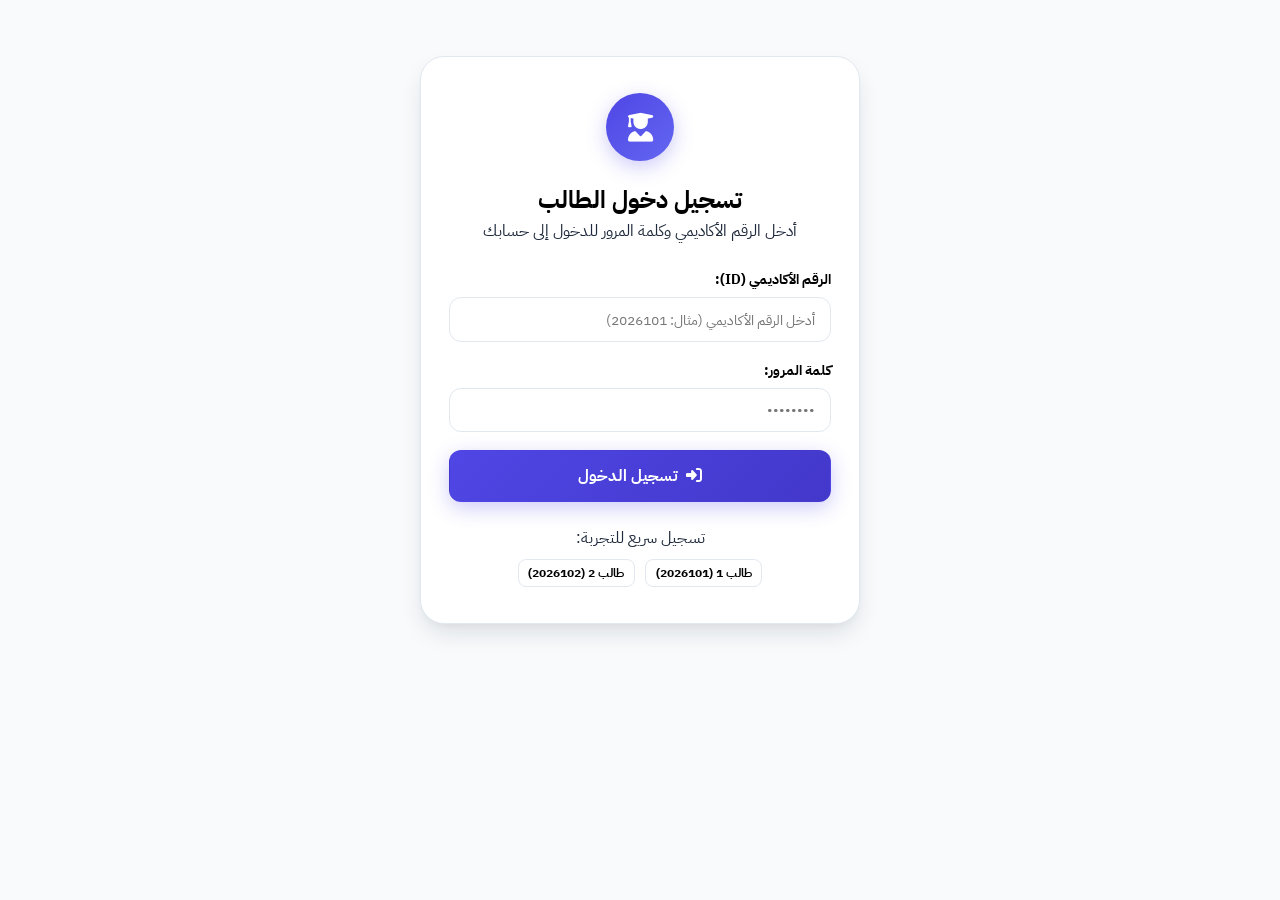
==== commit 38303dff: "تحديث المشروع" ====
--- a/student.html
+++ b/student.html
@@ -64,7 +64,7 @@
   <!-- Student Mobile Bottom Navigation Bar (< 768px screens) -->
   <nav class="mobile-bottom-nav hidden" id="student-mobile-nav">
     <button class="mobile-nav-btn active" onclick="showStudentTab('st-leaderboard', this)">
-      <i class="fa-solid fa-trophy text-amber"></i>
+      <i class="fa-solid fa-trophy"></i>
       <span>المتصدرون</span>
     </button>
     <button class="mobile-nav-btn" onclick="showStudentTab('st-lectures', this)">
@@ -72,11 +72,11 @@
       <span>المحاضرات</span>
     </button>
     <button class="mobile-nav-btn" onclick="showStudentTab('st-attendance', this)">
-      <i class="fa-solid fa-calendar-check text-emerald"></i>
+      <i class="fa-solid fa-calendar-check"></i>
       <span>الحضور</span>
     </button>
     <button class="mobile-nav-btn" onclick="showStudentTab('st-grades', this)">
-      <i class="fa-solid fa-graduation-cap text-indigo"></i>
+      <i class="fa-solid fa-graduation-cap"></i>
       <span>الدرجات</span>
     </button>
   </nav>
@@ -98,7 +98,8 @@
         <form onsubmit="handleStudentLogin(event)">
           <div class="form-group mb-3">
             <label class="font-weight-bold block mb-1">الرقم الأكاديمي (ID):</label>
-            <input type="text" id="login-student-id" class="form-control" placeholder="أدخل الرقم الأكاديمي (مثال: 2026101)" required>
+            <input type="text" id="login-student-id" class="form-control"
+              placeholder="أدخل الرقم الأكاديمي (مثال: 2026101)" required>
           </div>
           <div class="form-group mb-4">
             <label class="font-weight-bold block mb-1">كلمة المرور:</label>
@@ -112,8 +113,10 @@
         <div class="border-top pt-3 mt-4 text-center">
           <span class="text-xs text-muted block mb-2">تسجيل سريع للتجربة:</span>
           <div class="flex-center gap-2 flex-wrap">
-            <button class="btn btn-xs btn-outline" onclick="quickFillLogin('2026101', '123456')">طالب 1 (2026101)</button>
-            <button class="btn btn-xs btn-outline" onclick="quickFillLogin('2026102', '123456')">طالب 2 (2026102)</button>
+            <button class="btn btn-xs btn-outline" onclick="quickFillLogin('2026101', '123456')">طالب 1
+              (2026101)</button>
+            <button class="btn btn-xs btn-outline" onclick="quickFillLogin('2026102', '123456')">طالب 2
+              (2026102)</button>
           </div>
         </div>
       </div>
@@ -126,7 +129,6 @@
             <div class="flex-align-center gap-3">
               <div class="student-avatar-holder">
                 <img id="st-profile-img" src="" alt="Avatar" class="avatar-lg">
-                <span id="st-badge-floating" class="floating-badge">👑</span>
               </div>
               <div>
                 <h2 id="st-profile-name" class="mb-1">اسم الطالب</h2>
@@ -141,80 +143,34 @@
               </div>
             </div>
 
-            <!-- Shield Level Progress -->
-            <div class="shield-progress-card">
-              <div class="flex-between mb-1">
-                <span id="st-badge-name" class="badge-shield shield-gold">درع ذهبي</span>
-                <span class="text-xs text-muted font-weight-bold">مستوى التطور الأكاديمي</span>
-              </div>
-              <div class="points-progress-bar">
-                <div class="flex-between text-xs text-muted mb-1">
-                  <span>إجمالي النقاط: <strong id="st-rating-pts" class="text-amber">500</strong> / <span
-                      id="st-next-level-pts">1000</span></span>
-                </div>
-                <div class="progress-track">
-                  <div id="st-progress-fill" class="progress-fill" style="width: 50%;"></div>
-                </div>
-              </div>
-            </div>
-          </div>
-        </div>
-
-        <!-- Student Quick Stats Overview -->
-        <div class="stats-grid mb-4">
-          <div class="stat-card">
-            <div class="stat-icon bg-amber"><i class="fa-solid fa-coins"></i></div>
-            <div class="stat-info">
-              <span class="stat-label">إجمالي النقاط</span>
-              <h3 id="st-stat-points">0</h3>
-            </div>
-          </div>
-
-          <div class="stat-card">
-            <div class="stat-icon bg-purple"><i class="fa-solid fa-shield-halved"></i></div>
-            <div class="stat-info">
-              <span class="stat-label">درع التطور</span>
-              <h3 id="st-stat-shield" style="font-size: 0.95rem;">-</h3>
-            </div>
-          </div>
-
-          <div class="stat-card">
-            <div class="stat-icon bg-emerald"><i class="fa-solid fa-calendar-check"></i></div>
-            <div class="stat-info">
-              <span class="stat-label">نسبة الحضور</span>
-              <h3 id="st-stat-attendance">100%</h3>
-            </div>
-          </div>
-
-          <div class="stat-card">
-            <div class="stat-icon bg-cyan"><i class="fa-solid fa-graduation-cap"></i></div>
-            <div class="stat-info">
-              <span class="stat-label">التقييم المستحق</span>
-              <h3 id="st-stat-grade">0 / 100</h3>
-            </div>
-          </div>
-        </div>
-
-        <!-- Student Tabs Navigation (Desktop & Mobile) -->
-        <div class="student-nav-tabs card p-2 mb-3">
+          </div>
+        </div>
+
+        <!-- Student Desktop Navigation Tabs (Desktop Version Only) -->
+        <div class="student-nav-tabs hide-mobile">
           <button class="st-tab-btn active" onclick="showStudentTab('st-leaderboard', this)">
-            <i class="fa-solid fa-trophy text-amber"></i> المتصدرون والدروع
+            <i class="fa-solid fa-trophy"></i>
+            <span>المتصدرون</span>
           </button>
           <button class="st-tab-btn" onclick="showStudentTab('st-lectures', this)">
-            <i class="fa-solid fa-book-open"></i> المحاضرات
+            <i class="fa-solid fa-book-open"></i>
+            <span>المحاضرات</span>
           </button>
           <button class="st-tab-btn" onclick="showStudentTab('st-attendance', this)">
-            <i class="fa-solid fa-calendar-check text-emerald"></i> الحضور والغياب
+            <i class="fa-solid fa-calendar-check"></i>
+            <span>الحضور</span>
           </button>
           <button class="st-tab-btn" onclick="showStudentTab('st-grades', this)">
-            <i class="fa-solid fa-graduation-cap text-indigo"></i> الدرجات والواجبات
+            <i class="fa-solid fa-graduation-cap"></i>
+            <span>الدرجات</span>
           </button>
         </div>
 
         <!-- Student Tab Contents -->
         <div id="st-leaderboard" class="st-tab-content active">
           <div class="card p-3">
-            <h3 class="mb-3 flex-align-center gap-2"><i class="fa-solid fa-crown text-amber"></i> قائمة متصدري الشُعبة</h3>
+            <h3 class="mb-3 flex-align-center gap-2"><i class="fa-solid fa-crown text-amber"></i> قائمة متصدري الشُعبة
+            </h3>
             <div id="st-leaderboard-list" class="leaderboard-list"></div>
           </div>
         </div>
@@ -266,5 +222,4 @@
   <script src="app.js"></script>
 </body>
 
-</html>
-
+</html>
--- a/style.css
+++ b/style.css
@@ -14,7 +14,7 @@
   --bg-card-hover: #f8fafc;
   --bg-darker: #e2e8f0;
   --bg-glass: rgba(255, 255, 255, 0.85);
-  
+
   --border-color: #e2e8f0;
   --border-subtle: #f1f5f9;
   --border-focus: #6366f1;
@@ -35,9 +35,9 @@
   --accent-purple-hover: #7c3aed;
 
   /* Text Palette */
-  --text-main: #0f172a;
-  --text-muted: #64748b;
-  --text-dim: #94a3b8;
+  --text-main: #000000;
+  --text-muted: #1e293b;
+  --text-dim: #475569;
   --text-white: #ffffff;
 
   /* Gamification Tier Shields (Linear & Radial Gradients) */
@@ -72,7 +72,8 @@
 }
 
 /* DARK MODE OVERRIDES */
-body.dark-mode, [data-theme="dark"] {
+body.dark-mode,
+[data-theme="dark"] {
   --bg-app: #090d16;
   --bg-card: #131b2e;
   --bg-card-subtle: #1c273e;
@@ -100,19 +101,24 @@
   width: 6px;
   height: 6px;
 }
+
 ::-webkit-scrollbar-track {
   background: transparent;
 }
+
 ::-webkit-scrollbar-thumb {
   background: var(--border-color);
   border-radius: var(--radius-full);
 }
+
 ::-webkit-scrollbar-thumb:hover {
   background: var(--text-dim);
 }
 
 /* Base Reset & Typography */
-*, *::before, *::after {
+*,
+*::before,
+*::after {
   box-sizing: border-box;
   margin: 0;
   padding: 0;
@@ -124,7 +130,8 @@
   scroll-behavior: smooth;
 }
 
-html, body {
+html,
+body {
   width: 100%;
   max-width: 100vw;
   min-height: 100vh;
@@ -149,55 +156,192 @@
 }
 
 /* Utility Classes */
-.hidden { display: none !important; }
-.text-indigo { color: var(--primary-indigo) !important; }
-.text-cyan { color: var(--primary-cyan) !important; }
-.text-emerald { color: var(--accent-emerald) !important; }
-.text-amber { color: var(--accent-amber) !important; }
-.text-rose { color: var(--accent-rose) !important; }
-.text-purple { color: var(--accent-purple) !important; }
-.text-muted { color: var(--text-muted) !important; }
-.text-dim { color: var(--text-dim) !important; }
-.text-center { text-align: center !important; }
-.text-left { text-align: left !important; }
-.font-weight-bold { font-weight: 700 !important; }
-.block { display: block !important; }
-
-.bg-indigo { background-color: var(--primary-indigo) !important; }
-.bg-cyan { background-color: var(--primary-cyan) !important; }
-.bg-emerald { background-color: var(--accent-emerald) !important; }
-.bg-amber { background-color: var(--accent-amber) !important; }
-.bg-purple { background-color: var(--accent-purple) !important; }
-.bg-subtle { background-color: var(--bg-card-subtle) !important; }
-
-.flex-between { display: flex; justify-content: space-between; align-items: center; }
-.flex-align-center { display: flex; align-items: center; }
-.flex-center { display: flex; align-items: center; justify-content: center; }
-.flex-column { display: flex; flex-direction: column; }
-.flex-wrap { flex-wrap: wrap; }
-.gap-1 { gap: 0.35rem; }
-.gap-2 { gap: 0.65rem; }
-.gap-3 { gap: 1rem; }
-.gap-4 { gap: 1.5rem; }
-
-.mt-1 { margin-top: 0.25rem; }
-.mt-2 { margin-top: 0.5rem; }
-.mt-3 { margin-top: 1rem; }
-.mt-4 { margin-top: 1.5rem; }
-.mb-1 { margin-bottom: 0.25rem; }
-.mb-2 { margin-bottom: 0.5rem; }
-.mb-3 { margin-bottom: 1rem; }
-.mb-4 { margin-bottom: 1.5rem; }
-.p-2 { padding: 0.5rem; }
-.p-3 { padding: 1rem; }
-.p-4 { padding: 1.25rem; }
-.p-5 { padding: 2rem; }
-
-.width-100 { width: 100%; }
-.max-w-md { max-width: 28rem; }
-.max-w-sm { max-width: 24rem; }
-.mx-auto { margin-left: auto; margin-right: auto; }
-.border-radius { border-radius: var(--radius-md); }
+.hidden {
+  display: none !important;
+}
+
+.text-indigo {
+  color: var(--primary-indigo) !important;
+}
+
+.text-cyan {
+  color: var(--primary-cyan) !important;
+}
+
+.text-emerald {
+  color: var(--accent-emerald) !important;
+}
+
+.text-amber {
+  color: var(--accent-amber) !important;
+}
+
+.text-rose {
+  color: var(--accent-rose) !important;
+}
+
+.text-purple {
+  color: var(--accent-purple) !important;
+}
+
+.text-muted {
+  color: var(--text-muted) !important;
+}
+
+.text-dim {
+  color: var(--text-dim) !important;
+}
+
+.text-center {
+  text-align: center !important;
+}
+
+.text-left {
+  text-align: left !important;
+}
+
+.font-weight-bold {
+  font-weight: 700 !important;
+}
+
+.block {
+  display: block !important;
+}
+
+.bg-indigo {
+  background-color: var(--primary-indigo) !important;
+}
+
+.bg-cyan {
+  background-color: var(--primary-cyan) !important;
+}
+
+.bg-emerald {
+  background-color: var(--accent-emerald) !important;
+}
+
+.bg-amber {
+  background-color: var(--accent-amber) !important;
+}
+
+.bg-purple {
+  background-color: var(--accent-purple) !important;
+}
+
+.bg-subtle {
+  background-color: var(--bg-card-subtle) !important;
+}
+
+.flex-between {
+  display: flex;
+  justify-content: space-between;
+  align-items: center;
+}
+
+.flex-align-center {
+  display: flex;
+  align-items: center;
+}
+
+.flex-center {
+  display: flex;
+  align-items: center;
+  justify-content: center;
+}
+
+.flex-column {
+  display: flex;
+  flex-direction: column;
+}
+
+.flex-wrap {
+  flex-wrap: wrap;
+}
+
+.gap-1 {
+  gap: 0.35rem;
+}
+
+.gap-2 {
+  gap: 0.65rem;
+}
+
+.gap-3 {
+  gap: 1rem;
+}
+
+.gap-4 {
+  gap: 1.5rem;
+}
+
+.mt-1 {
+  margin-top: 0.25rem;
+}
+
+.mt-2 {
+  margin-top: 0.5rem;
+}
+
+.mt-3 {
+  margin-top: 1rem;
+}
+
+.mt-4 {
+  margin-top: 1.5rem;
+}
+
+.mb-1 {
+  margin-bottom: 0.25rem;
+}
+
+.mb-2 {
+  margin-bottom: 0.5rem;
+}
+
+.mb-3 {
+  margin-bottom: 1rem;
+}
+
+.mb-4 {
+  margin-bottom: 1.5rem;
+}
+
+.p-2 {
+  padding: 0.5rem;
+}
+
+.p-3 {
+  padding: 1rem;
+}
+
+.p-4 {
+  padding: 1.25rem;
+}
+
+.p-5 {
+  padding: 2rem;
+}
+
+.width-100 {
+  width: 100%;
+}
+
+.max-w-md {
+  max-width: 28rem;
+}
+
+.max-w-sm {
+  max-width: 24rem;
+}
+
+.mx-auto {
+  margin-left: auto;
+  margin-right: auto;
+}
+
+.border-radius {
+  border-radius: var(--radius-md);
+}
 
 /* Toast Notifications */
 .toast-container {
@@ -230,13 +374,28 @@
   backdrop-filter: blur(10px);
 }
 
-.toast.success { border-right-color: var(--accent-emerald); }
-.toast.error { border-right-color: var(--accent-rose); }
-.toast.warning { border-right-color: var(--accent-amber); }
+.toast.success {
+  border-right-color: var(--accent-emerald);
+}
+
+.toast.error {
+  border-right-color: var(--accent-rose);
+}
+
+.toast.warning {
+  border-right-color: var(--accent-amber);
+}
 
 @keyframes toastSlide {
-  from { transform: translateY(-20px) scale(0.95); opacity: 0; }
-  to { transform: translateY(0) scale(1); opacity: 1; }
+  from {
+    transform: translateY(-20px) scale(0.95);
+    opacity: 0;
+  }
+
+  to {
+    transform: translateY(0) scale(1);
+    opacity: 1;
+  }
 }
 
 /* Top App Header / Navbar */
@@ -339,15 +498,11 @@
   display: flex;
   align-items: center;
   gap: 0.65rem;
-  background: var(--bg-card-subtle);
-  padding: 4px 12px 4px 6px;
-  border-radius: var(--radius-full);
-  border: 1px solid var(--border-color);
+  background: transparent;
+  padding: 0;
+  border-radius: 0;
+  border: none;
   transition: var(--transition-fast);
-}
-
-.user-badge:hover {
-  border-color: var(--border-focus);
 }
 
 .avatar-sm {
@@ -392,8 +547,14 @@
 
 .user-role-tag {
   font-size: 0.7rem;
-  color: var(--text-muted);
-  font-weight: 500;
+  background: var(--primary-indigo-light);
+  color: #000000;
+  font-weight: 700;
+  padding: 2px 8px;
+  border-radius: var(--radius-xs);
+  border: 1px solid rgba(79, 70, 229, 0.2);
+  display: inline-block;
+  margin-top: 2px;
 }
 
 .logout-btn {
@@ -491,6 +652,39 @@
 
 .nav-item.active i {
   transform: scale(1.1);
+}
+
+/* Sidebar System Status Card */
+.sidebar-system-status {
+  background: var(--bg-card-subtle);
+  border: 1px solid var(--border-color);
+  border-radius: var(--radius-md);
+  margin-top: 1.5rem;
+}
+
+.status-dot {
+  width: 8px;
+  height: 8px;
+  border-radius: 50%;
+  display: inline-block;
+}
+
+.status-dot.online {
+  background-color: var(--accent-emerald);
+  box-shadow: 0 0 0 3px rgba(16, 185, 129, 0.2);
+  animation: pulse-green 2s infinite;
+}
+
+@keyframes pulse-green {
+  0% {
+    box-shadow: 0 0 0 0 rgba(16, 185, 129, 0.4);
+  }
+  70% {
+    box-shadow: 0 0 0 6px rgba(16, 185, 129, 0);
+  }
+  100% {
+    box-shadow: 0 0 0 0 rgba(16, 185, 129, 0);
+  }
 }
 
 /* Mobile Floating Bottom Navigation Bar (< 992px) */
@@ -565,8 +759,15 @@
 }
 
 @keyframes fadeInTab {
-  from { opacity: 0; transform: translateY(6px); }
-  to { opacity: 1; transform: translateY(0); }
+  from {
+    opacity: 0;
+    transform: translateY(6px);
+  }
+
+  to {
+    opacity: 1;
+    transform: translateY(0);
+  }
 }
 
 .tab-header {
@@ -842,6 +1043,9 @@
   border-radius: var(--radius-sm);
   font-size: 0.75rem;
   font-weight: 700;
+  background: var(--primary-indigo-light) !important;
+  color: #000000 !important;
+  border: 1px solid rgba(79, 70, 229, 0.25);
 }
 
 .badge-shield {
@@ -850,19 +1054,38 @@
   gap: 5px;
   padding: 4px 12px;
   border-radius: var(--radius-full);
-  color: #ffffff;
+  background: var(--primary-indigo-light) !important;
+  color: #000000 !important;
+  border: 1px solid rgba(79, 70, 229, 0.25);
   font-size: 0.75rem;
   font-weight: 800;
   box-shadow: var(--shadow-xs);
   letter-spacing: 0.02em;
 }
 
-.shield-wood { background: var(--shield-wood); }
-.shield-bronze { background: var(--shield-bronze); }
-.shield-silver { background: var(--shield-silver); }
-.shield-gold { background: var(--shield-gold); }
-.shield-platinum { background: var(--shield-platinum); }
-.shield-diamond { background: var(--shield-diamond); }
+.shield-wood {
+  background: var(--shield-wood);
+}
+
+.shield-bronze {
+  background: var(--shield-bronze);
+}
+
+.shield-silver {
+  background: var(--shield-silver);
+}
+
+.shield-gold {
+  background: var(--shield-gold);
+}
+
+.shield-platinum {
+  background: var(--shield-platinum);
+}
+
+.shield-diamond {
+  background: var(--shield-diamond);
+}
 
 /* Responsive Custom Data Table */
 .table-responsive {
@@ -1121,9 +1344,17 @@
   letter-spacing: -0.02em;
 }
 
-.border-indigo { border-color: var(--primary-indigo) !important; }
-.border-pink { border-color: var(--accent-rose) !important; }
-.border-cyan { border-color: var(--primary-cyan) !important; }
+.border-indigo {
+  border-color: var(--primary-indigo) !important;
+}
+
+.border-pink {
+  border-color: var(--accent-rose) !important;
+}
+
+.border-cyan {
+  border-color: var(--primary-cyan) !important;
+}
 
 /* Student Side Full-Width Layout & Margin Control */
 #view-student.active {
@@ -1157,6 +1388,53 @@
   border: 1px solid var(--border-color);
   border-radius: var(--radius-lg);
   box-shadow: var(--shadow-sm);
+}
+
+.student-nav-tabs {
+  display: flex;
+  gap: 0.5rem;
+  background: var(--bg-card);
+  border: 1px solid var(--border-color);
+  border-radius: var(--radius-lg);
+  padding: 0.5rem;
+  margin-bottom: 1.25rem;
+  box-shadow: var(--shadow-sm);
+}
+
+.st-tab-btn {
+  flex: 1;
+  display: flex;
+  align-items: center;
+  justify-content: center;
+  gap: 0.65rem;
+  padding: 0.75rem 1rem;
+  border-radius: var(--radius-md);
+  border: 1px solid transparent;
+  background: transparent;
+  color: var(--text-main);
+  font-family: var(--font-arabic);
+  font-weight: 600;
+  font-size: 0.9rem;
+  cursor: pointer;
+  transition: var(--transition-fast);
+}
+
+.st-tab-btn i {
+  font-size: 1.05rem;
+  color: inherit;
+  transition: var(--transition-fast);
+}
+
+.st-tab-btn:hover {
+  background: var(--bg-card-subtle);
+  color: var(--primary-indigo);
+}
+
+.st-tab-btn.active {
+  background: var(--primary-indigo-light);
+  color: var(--primary-indigo);
+  border-color: rgba(79, 70, 229, 0.25);
+  font-weight: 700;
 }
 
 .student-avatar-holder {
@@ -1413,7 +1691,8 @@
 }
 
 /* Visibility Utilities */
-.show-mobile, .show-mobile-flex {
+.show-mobile,
+.show-mobile-flex {
   display: none !important;
 }
 
@@ -1443,7 +1722,8 @@
   }
 
   .sidebar {
-    display: none !important; /* Replaced by mobile bottom navbar */
+    display: none !important;
+    /* Replaced by mobile bottom navbar */
   }
 
   .mobile-bottom-nav {
@@ -1461,7 +1741,7 @@
     align-items: center;
     justify-content: space-around;
     padding: 0 4px;
-    box-shadow: 0 -4px 16px rgba(0,0,0,0.06);
+    box-shadow: 0 -4px 16px rgba(0, 0, 0, 0.06);
     padding-bottom: max(0px, env(safe-area-inset-bottom));
   }
 
@@ -1505,6 +1785,7 @@
 
 /* Medium Mobile / Small Tablet (< 768px) */
 @media (max-width: 768px) {
+
   /* Minimalist Visibility Utilities */
   .hide-mobile {
     display: none !important;
@@ -1523,10 +1804,21 @@
     font-size: 15px;
   }
 
-  h1 { font-size: 1.35rem !important; }
-  h2 { font-size: 1.15rem !important; }
-  h3 { font-size: 1.02rem !important; }
-  h4 { font-size: 0.95rem !important; }
+  h1 {
+    font-size: 1.35rem !important;
+  }
+
+  h2 {
+    font-size: 1.15rem !important;
+  }
+
+  h3 {
+    font-size: 1.02rem !important;
+  }
+
+  h4 {
+    font-size: 0.95rem !important;
+  }
 
   .shield-progress-card {
     min-width: 100%;
@@ -1591,7 +1883,8 @@
     border-radius: var(--radius-md);
   }
 
-  .card.p-4, .card.p-5 {
+  .card.p-4,
+  .card.p-5 {
     padding: 1rem !important;
   }
 
@@ -1607,7 +1900,9 @@
   }
 
   /* Form Control Touch Targets */
-  .form-control, .form-control-inline, select.form-control {
+  .form-control,
+  .form-control-inline,
+  select.form-control {
     font-size: 0.85rem;
     padding: 0.5rem 0.75rem;
     min-height: 42px;
@@ -1651,18 +1946,20 @@
     gap: 0.85rem;
   }
 
-  .cards-grid, .groups-grid {
+  .cards-grid,
+  .groups-grid {
     grid-template-columns: 1fr;
     gap: 0.85rem;
   }
 
   .user-meta {
-    display: none; /* Minimalist top bar without role tags */
+    display: none;
+    /* Minimalist top bar without role tags */
   }
 
   .user-badge {
-    padding: 3px;
-    border-radius: var(--radius-full);
+    padding: 0;
+    border-radius: 0;
   }
 
   /* Student Portal Hero Card Mobile Layout */
@@ -1762,7 +2059,9 @@
     width: 100%;
   }
 
-  .btn-sm, .btn-xs, .nav-actions .btn {
+  .btn-sm,
+  .btn-xs,
+  .nav-actions .btn {
     width: auto;
   }
 
@@ -1790,6 +2089,4 @@
   .leaderboard-points-box strong.text-amber {
     font-size: 0.98rem !important;
   }
-}
-
-
+}
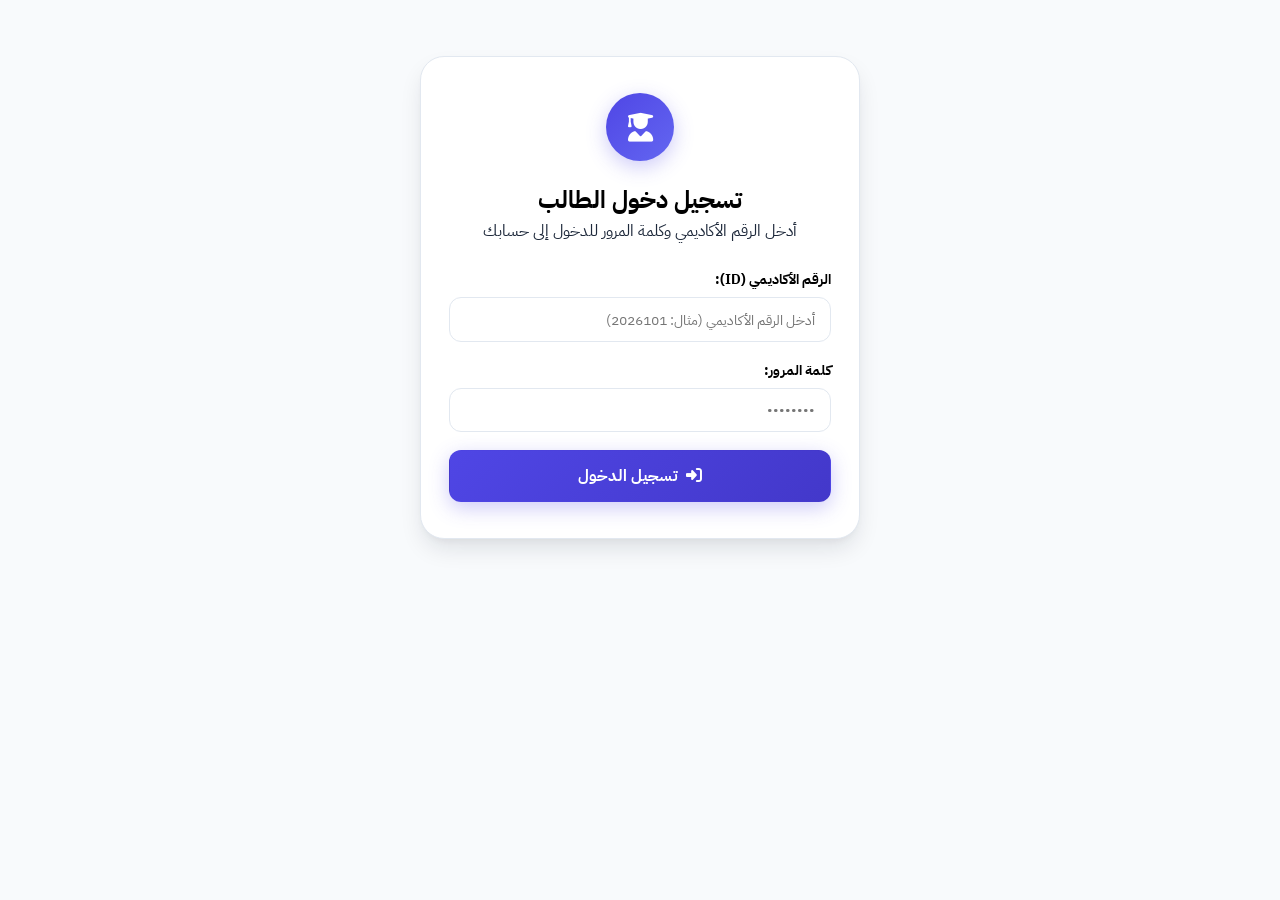
==== commit 7920035a: "تحديث المشروع" ====
--- a/student.html
+++ b/student.html
@@ -61,25 +61,7 @@
     </div>
   </header>
 
-  <!-- Student Mobile Bottom Navigation Bar (< 768px screens) -->
-  <nav class="mobile-bottom-nav hidden" id="student-mobile-nav">
-    <button class="mobile-nav-btn active" onclick="showStudentTab('st-leaderboard', this)">
-      <i class="fa-solid fa-trophy"></i>
-      <span>المتصدرون</span>
-    </button>
-    <button class="mobile-nav-btn" onclick="showStudentTab('st-lectures', this)">
-      <i class="fa-solid fa-book-open"></i>
-      <span>المحاضرات</span>
-    </button>
-    <button class="mobile-nav-btn" onclick="showStudentTab('st-attendance', this)">
-      <i class="fa-solid fa-calendar-check"></i>
-      <span>الحضور</span>
-    </button>
-    <button class="mobile-nav-btn" onclick="showStudentTab('st-grades', this)">
-      <i class="fa-solid fa-graduation-cap"></i>
-      <span>الدرجات</span>
-    </button>
-  </nav>
+
 
   <!-- Main Container -->
   <main class="main-wrapper">
@@ -109,16 +91,6 @@
             <i class="fa-solid fa-right-to-bracket"></i> تسجيل الدخول
           </button>
         </form>
-
-        <div class="border-top pt-3 mt-4 text-center">
-          <span class="text-xs text-muted block mb-2">تسجيل سريع للتجربة:</span>
-          <div class="flex-center gap-2 flex-wrap">
-            <button class="btn btn-xs btn-outline" onclick="quickFillLogin('2026101', '123456')">طالب 1
-              (2026101)</button>
-            <button class="btn btn-xs btn-outline" onclick="quickFillLogin('2026102', '123456')">طالب 2
-              (2026102)</button>
-          </div>
-        </div>
       </div>
 
       <!-- Student Dashboard Content -->
@@ -164,6 +136,10 @@
             <i class="fa-solid fa-graduation-cap"></i>
             <span>الدرجات</span>
           </button>
+          <button class="st-tab-btn" onclick="showStudentTab('st-exams', this)">
+            <i class="fa-solid fa-file-pen"></i>
+            <span>الاختبارات</span>
+          </button>
         </div>
 
         <!-- Student Tab Contents -->
@@ -211,9 +187,70 @@
           </div>
         </div>
 
+        <div id="st-exams" class="st-tab-content">
+          <div class="card p-3 mb-3 flex-between flex-wrap gap-2">
+            <div>
+              <h3 class="mb-1 flex-align-center gap-2"><i class="fa-solid fa-file-pen text-indigo"></i> الاختبارات والتقييمات التفاعلية</h3>
+              <p class="text-muted text-xs">لكل اختبار 3 محاولات متاحة (محاولة أولى + محاولتا تحسين). تُحسب 50 نقطة لكل إجابة صحيحة!</p>
+            </div>
+            <span class="badge bg-indigo text-xs">3 محاولات كحد أقصى</span>
+          </div>
+          <div id="st-exams-grid" class="cards-grid">
+            <!-- Rendered dynamically -->
+          </div>
+        </div>
+
       </div>
     </div>
   </main>
+
+  <!-- Student Take Exam Modal -->
+  <div id="st-exam-modal" class="modal-overlay">
+    <div class="modal-card max-w-md" style="max-width: 650px;">
+      <div class="modal-header flex-between flex-wrap gap-2">
+        <div>
+          <h3 id="st-exam-modal-title">الاختبار الأكاديمي</h3>
+          <p id="st-exam-modal-desc" class="text-xs text-muted mt-1"></p>
+        </div>
+        <div class="flex-align-center gap-2">
+          <span id="st-exam-timer-badge" class="badge bg-amber text-xs flex-align-center gap-1" style="font-size: 0.95rem; padding: 0.4rem 0.75rem;">
+            <i class="fa-solid fa-stopwatch"></i> <span id="st-exam-timer-clock">00:15:00</span>
+          </span>
+          <button class="modal-close" onclick="closeModal('st-exam-modal')">&times;</button>
+        </div>
+      </div>
+      <div class="modal-body">
+        <form id="st-exam-form" onsubmit="submitStudentExam(event)">
+          <div id="st-exam-questions-list" class="mb-3">
+            <!-- Questions rendered dynamically -->
+          </div>
+          <div class="modal-footer">
+            <button type="button" class="btn btn-secondary" onclick="closeModal('st-exam-modal')">إلغاء</button>
+            <button type="submit" class="btn btn-primary btn-lg"><i class="fa-solid fa-paper-plane"></i> تسليم نتائج التقييم</button>
+          </div>
+        </form>
+      </div>
+    </div>
+  <!-- Student Exam Feedback Review Modal -->
+  <div id="st-exam-feedback-modal" class="modal-overlay">
+    <div class="modal-card max-w-md" style="max-width: 700px;">
+      <div class="modal-header">
+        <div>
+          <h3 id="st-feedback-title" class="text-indigo">نتائج التقييم والمراجعة التفصيلية</h3>
+          <p id="st-feedback-subtitle" class="text-xs text-muted mt-1"></p>
+        </div>
+        <button class="modal-close" onclick="closeModal('st-exam-feedback-modal')">&times;</button>
+      </div>
+      <div class="modal-body">
+        <div id="st-feedback-summary" class="p-3 bg-subtle border-radius mb-3 text-center"></div>
+        <h4 class="mb-3 text-main"><i class="fa-solid fa-list-check"></i> مراجعة الإجابات والتعقيبات</h4>
+        <div id="st-feedback-review-list" class="mb-3"></div>
+        <div class="modal-footer">
+          <button type="button" class="btn btn-primary" onclick="closeModal('st-exam-feedback-modal')">إغلاق المراجعة</button>
+        </div>
+      </div>
+    </div>
+  </div>
 
   <!-- Firebase Compatibility SDKs & App Scripts -->
   <script src="https://www.gstatic.com/firebasejs/10.8.0/firebase-app-compat.js"></script>
--- a/style.css
+++ b/style.css
@@ -2089,4 +2089,22 @@
   .leaderboard-points-box strong.text-amber {
     font-size: 0.98rem !important;
   }
+}
+
+/* Exam Option Radio Pills */
+.exam-option-pill {
+  background: var(--bg-card);
+  border: 1px solid var(--border-color);
+  border-radius: var(--radius-md);
+  transition: var(--transition-fast);
+}
+
+.exam-option-pill:hover {
+  border-color: var(--primary-indigo);
+  background: var(--primary-indigo-light);
+}
+
+.exam-option-pill input[type="radio"]:checked + span {
+  color: var(--primary-indigo);
+  font-weight: 700;
 }
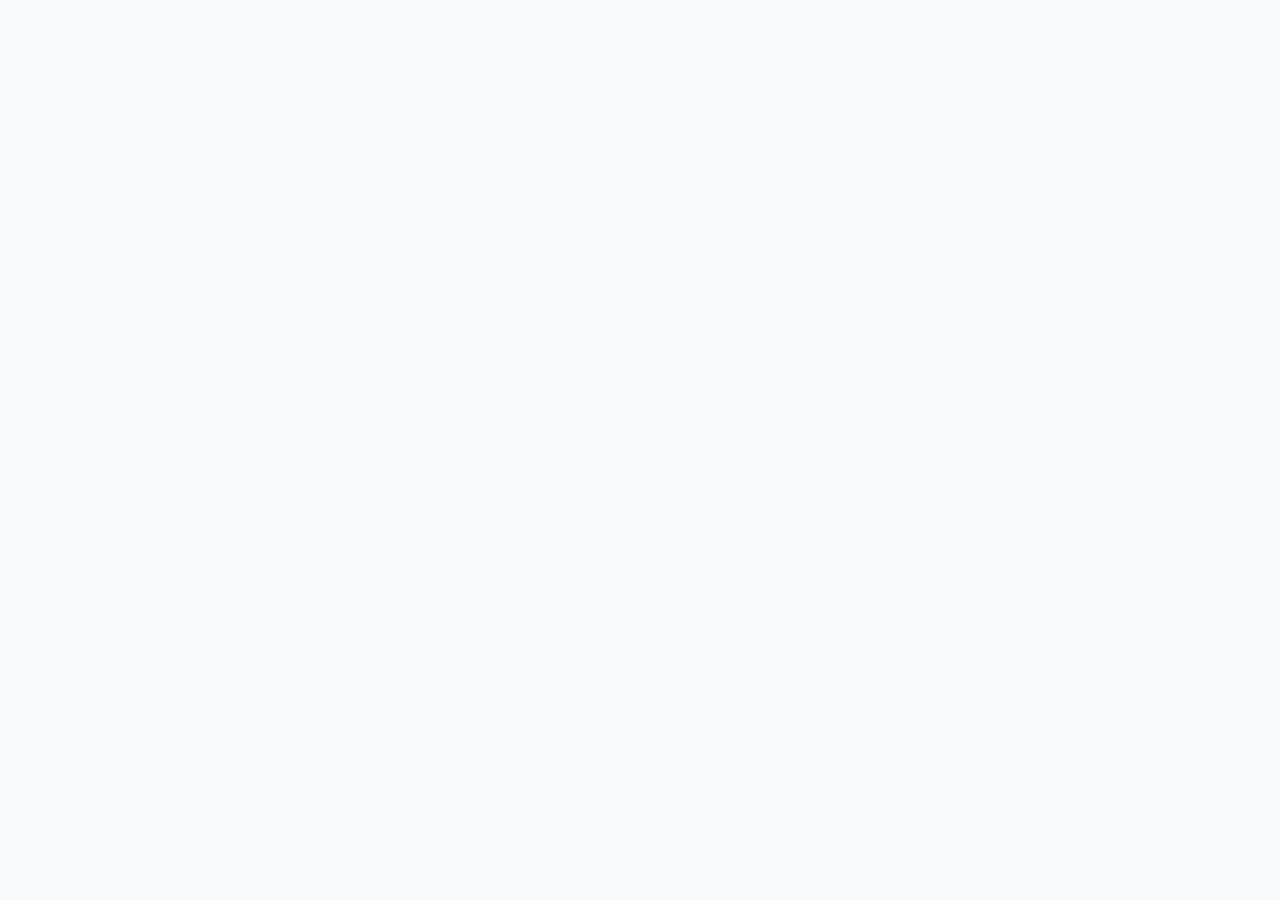
==== commit 9655a7a2: "تحديث المشروع" ====
--- a/student.html
+++ b/student.html
@@ -59,9 +59,29 @@
         </div>
       </div>
     </div>
-  </header>
-
-
+  <!-- Student Mobile Bottom Navigation Bar (< 992px screens) -->
+  <nav class="mobile-bottom-nav hidden" id="student-mobile-nav">
+    <button class="mobile-nav-btn active" onclick="showStudentTab('st-leaderboard', this)">
+      <i class="fa-solid fa-trophy"></i>
+      <span>المتصدرون</span>
+    </button>
+    <button class="mobile-nav-btn" onclick="showStudentTab('st-lectures', this)">
+      <i class="fa-solid fa-book-open"></i>
+      <span>المحاضرات</span>
+    </button>
+    <button class="mobile-nav-btn" onclick="showStudentTab('st-attendance', this)">
+      <i class="fa-solid fa-calendar-check"></i>
+      <span>الحضور</span>
+    </button>
+    <button class="mobile-nav-btn" onclick="showStudentTab('st-grades', this)">
+      <i class="fa-solid fa-graduation-cap"></i>
+      <span>الدرجات</span>
+    </button>
+    <button class="mobile-nav-btn" onclick="showStudentTab('st-exams', this)">
+      <i class="fa-solid fa-file-pen"></i>
+      <span>الاختبارات</span>
+    </button>
+  </nav>
 
   <!-- Main Container -->
   <main class="main-wrapper">
--- a/style.css
+++ b/style.css
@@ -1728,21 +1728,26 @@
 
   .mobile-bottom-nav {
     display: flex !important;
-    position: fixed;
-    bottom: 0;
-    left: 0;
-    right: 0;
-    height: 60px;
-    background: var(--bg-glass);
-    backdrop-filter: blur(20px);
-    -webkit-backdrop-filter: blur(20px);
-    border-top: 1px solid var(--border-color);
-    z-index: 1000;
-    align-items: center;
-    justify-content: space-around;
-    padding: 0 4px;
-    box-shadow: 0 -4px 16px rgba(0, 0, 0, 0.06);
-    padding-bottom: max(0px, env(safe-area-inset-bottom));
+    position: fixed !important;
+    bottom: 0 !important;
+    left: 0 !important;
+    right: 0 !important;
+    width: 100% !important;
+    height: 62px !important;
+    background: var(--bg-glass) !important;
+    backdrop-filter: blur(20px) !important;
+    -webkit-backdrop-filter: blur(20px) !important;
+    border-top: 1px solid var(--border-color) !important;
+    z-index: 99999 !important;
+    align-items: center !important;
+    justify-content: space-around !important;
+    padding: 0 4px !important;
+    box-shadow: 0 -4px 20px rgba(0, 0, 0, 0.12) !important;
+    padding-bottom: max(0px, env(safe-area-inset-bottom)) !important;
+  }
+
+  .mobile-bottom-nav.hidden {
+    display: none !important;
   }
 
   .mobile-nav-btn {
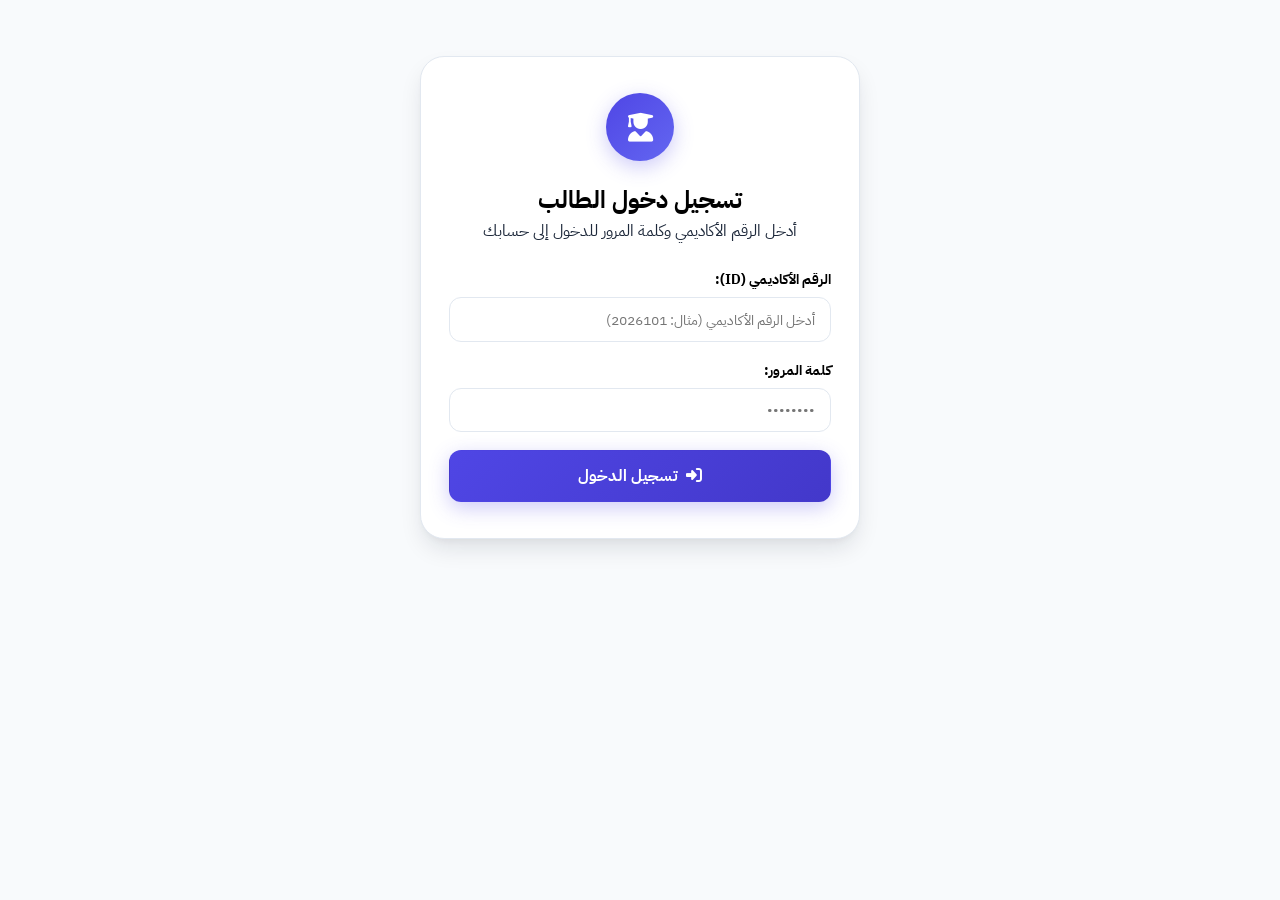
==== commit b04e9f94: "تحديث المشروع" ====
--- a/student.html
+++ b/student.html
@@ -57,27 +57,27 @@
             <i class="fa-solid fa-right-from-bracket"></i>
           </button>
         </div>
-      </div>
-    </div>
-  <!-- Student Mobile Bottom Navigation Bar (< 992px screens) -->
-  <nav class="mobile-bottom-nav hidden" id="student-mobile-nav">
-    <button class="mobile-nav-btn active" onclick="showStudentTab('st-leaderboard', this)">
+  </header>
+
+  <!-- Dedicated Student Mobile Bottom Navigation Bar (< 992px) -->
+  <nav class="st-mobile-bottom-nav hidden" id="st-mobile-bottom-nav">
+    <button class="st-mobile-nav-item active" onclick="showStudentTab('st-leaderboard', this)">
       <i class="fa-solid fa-trophy"></i>
       <span>المتصدرون</span>
     </button>
-    <button class="mobile-nav-btn" onclick="showStudentTab('st-lectures', this)">
+    <button class="st-mobile-nav-item" onclick="showStudentTab('st-lectures', this)">
       <i class="fa-solid fa-book-open"></i>
       <span>المحاضرات</span>
     </button>
-    <button class="mobile-nav-btn" onclick="showStudentTab('st-attendance', this)">
+    <button class="st-mobile-nav-item" onclick="showStudentTab('st-attendance', this)">
       <i class="fa-solid fa-calendar-check"></i>
       <span>الحضور</span>
     </button>
-    <button class="mobile-nav-btn" onclick="showStudentTab('st-grades', this)">
+    <button class="st-mobile-nav-item" onclick="showStudentTab('st-grades', this)">
       <i class="fa-solid fa-graduation-cap"></i>
       <span>الدرجات</span>
     </button>
-    <button class="mobile-nav-btn" onclick="showStudentTab('st-exams', this)">
+    <button class="st-mobile-nav-item" onclick="showStudentTab('st-exams', this)">
       <i class="fa-solid fa-file-pen"></i>
       <span>الاختبارات</span>
     </button>
--- a/style.css
+++ b/style.css
@@ -679,9 +679,11 @@
   0% {
     box-shadow: 0 0 0 0 rgba(16, 185, 129, 0.4);
   }
+
   70% {
     box-shadow: 0 0 0 6px rgba(16, 185, 129, 0);
   }
+
   100% {
     box-shadow: 0 0 0 0 rgba(16, 185, 129, 0);
   }
@@ -1727,23 +1729,22 @@
   }
 
   .mobile-bottom-nav {
-    display: flex !important;
-    position: fixed !important;
-    bottom: 0 !important;
-    left: 0 !important;
-    right: 0 !important;
-    width: 100% !important;
-    height: 62px !important;
-    background: var(--bg-glass) !important;
-    backdrop-filter: blur(20px) !important;
-    -webkit-backdrop-filter: blur(20px) !important;
-    border-top: 1px solid var(--border-color) !important;
-    z-index: 99999 !important;
-    align-items: center !important;
-    justify-content: space-around !important;
-    padding: 0 4px !important;
-    box-shadow: 0 -4px 20px rgba(0, 0, 0, 0.12) !important;
-    padding-bottom: max(0px, env(safe-area-inset-bottom)) !important;
+    display: flex;
+    position: fixed;
+    bottom: 0;
+    left: 0;
+    right: 0;
+    height: 60px;
+    background: var(--bg-glass);
+    backdrop-filter: blur(20px);
+    -webkit-backdrop-filter: blur(20px);
+    border-top: 1px solid var(--border-color);
+    z-index: 1000;
+    align-items: center;
+    justify-content: space-around;
+    padding: 0 4px;
+    box-shadow: 0 -4px 16px rgba(0, 0, 0, 0.06);
+    padding-bottom: max(0px, env(safe-area-inset-bottom));
   }
 
   .mobile-bottom-nav.hidden {
@@ -2109,7 +2110,79 @@
   background: var(--primary-indigo-light);
 }
 
-.exam-option-pill input[type="radio"]:checked + span {
+.exam-option-pill input[type="radio"]:checked+span {
   color: var(--primary-indigo);
   font-weight: 700;
+}
+
+/* ==========================================================================
+ * STUDENT PORTAL DEDICATED MOBILE BOTTOM NAVIGATION SYSTEM
+ * ========================================================================== */
+
+.st-mobile-bottom-nav {
+  display: none;
+}
+
+@media (max-width: 992px) {
+  .st-mobile-bottom-nav {
+    display: flex !important;
+    position: fixed !important;
+    bottom: 0 !important;
+    left: 0 !important;
+    right: 0 !important;
+    width: 100% !important;
+    height: 64px !important;
+    background: var(--bg-glass) !important;
+    backdrop-filter: blur(20px) !important;
+    -webkit-backdrop-filter: blur(20px) !important;
+    border-top: 1px solid var(--border-color) !important;
+    z-index: 99999 !important;
+    align-items: center !important;
+    justify-content: space-around !important;
+    padding: 0 4px !important;
+    box-shadow: 0 -4px 20px rgba(0, 0, 0, 0.1) !important;
+    padding-bottom: max(0px, env(safe-area-inset-bottom)) !important;
+  }
+
+  .st-mobile-bottom-nav.hidden {
+    display: none !important;
+  }
+
+  .st-mobile-nav-item {
+    flex: 1;
+    display: flex;
+    flex-direction: column;
+    align-items: center;
+    justify-content: center;
+    gap: 4px;
+    background: transparent;
+    border: none;
+    color: var(--text-muted);
+    font-size: 0.72rem;
+    font-family: var(--font-arabic);
+    padding: 6px 0;
+    cursor: pointer;
+    transition: var(--transition-fast);
+    text-decoration: none;
+  }
+
+  .st-mobile-nav-item i {
+    font-size: 1.2rem;
+    transition: transform 0.2s ease, color 0.2s ease;
+  }
+
+  .st-mobile-nav-item.active {
+    color: var(--primary-indigo) !important;
+    font-weight: 700 !important;
+  }
+
+  .st-mobile-nav-item.active i {
+    transform: translateY(-2px) scale(1.1);
+    color: var(--primary-indigo) !important;
+  }
+
+  .student-dashboard .main-wrapper,
+  #view-student {
+    padding-bottom: 5rem !important;
+  }
 }
